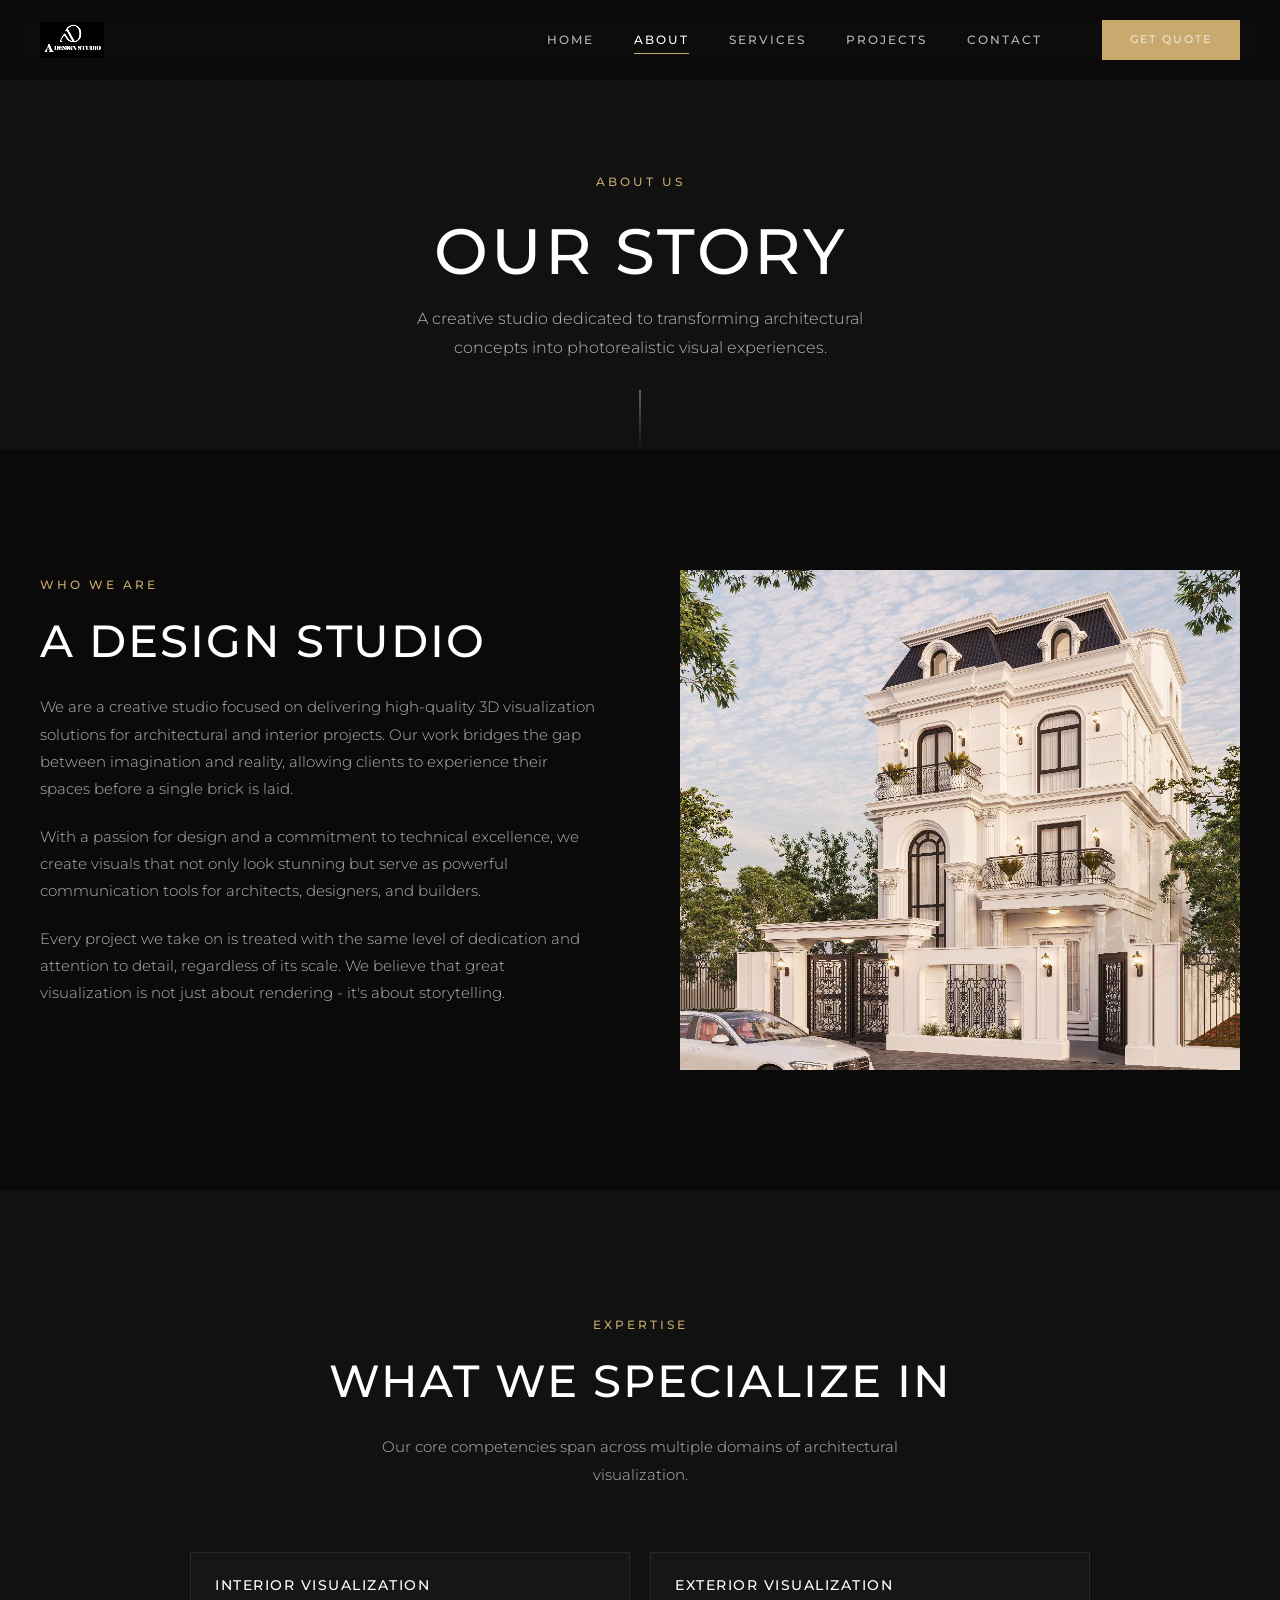
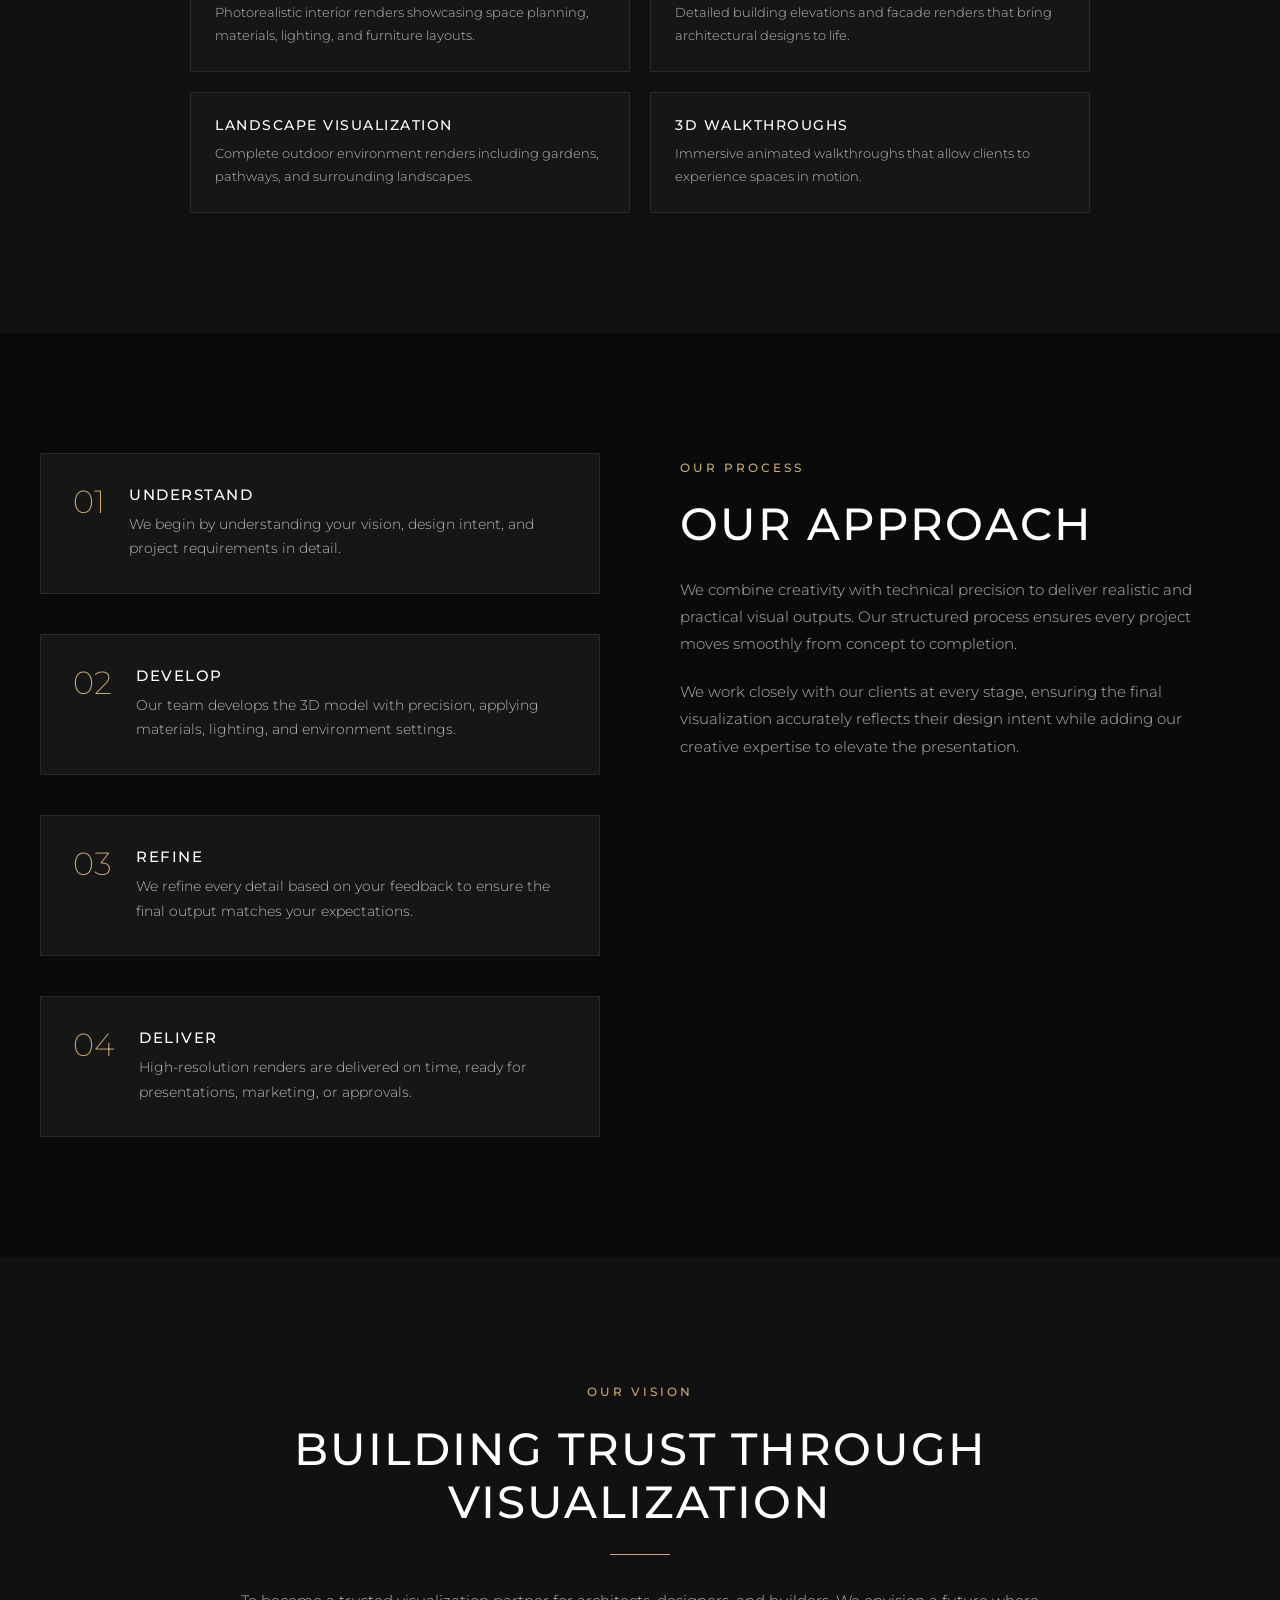
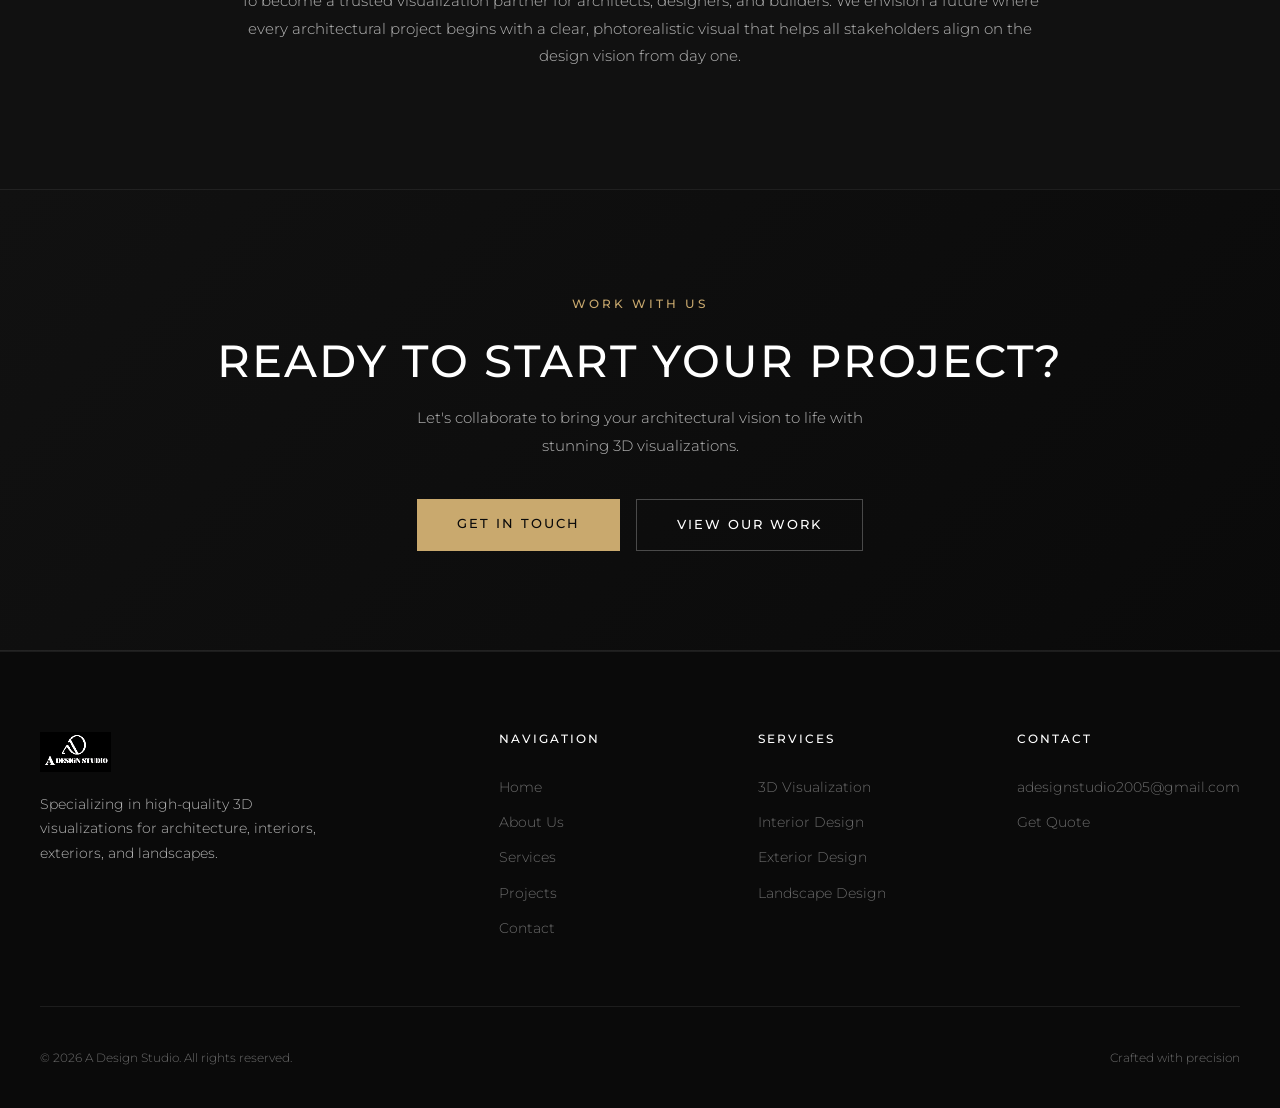
==== about.html @ 7d94bca8 "Add initial HTML structure and styles for the website, including About, Contact, Projects, Services " ====
<!DOCTYPE html>
<html lang="en">
<head>
  <meta charset="UTF-8">
  <meta name="viewport" content="width=device-width, initial-scale=1.0">
  <title>About Us | A Design Studio</title>
  <meta name="description" content="Learn about A Design Studio - a creative studio focused on delivering high-quality 3D visualization solutions.">
  <link rel="preconnect" href="https://fonts.googleapis.com">
  <link rel="preconnect" href="https://fonts.gstatic.com" crossorigin>
  <link href="https://fonts.googleapis.com/css2?family=Montserrat:wght@200;300;400;500;600&display=swap" rel="stylesheet">
  <link rel="stylesheet" href="assets/css/style.css">
  <link rel="icon" href="assets/images/logo.jpg">
</head>
<body>

  <!-- Header -->
  <header class="header">
    <a href="index.html" class="header-logo">
      <img src="assets/images/logo.jpg" alt="A Design Studio">
    </a>
    <nav class="nav-links">
      <a href="index.html">Home</a>
      <a href="about.html" class="active">About</a>
      <a href="services.html">Services</a>
      <a href="projects.html">Projects</a>
      <a href="contact.html">Contact</a>
      <div class="nav-cta">
        <a href="contact.html" class="btn btn-primary">Get Quote</a>
      </div>
    </nav>
    <div class="hamburger">
      <span></span>
      <span></span>
      <span></span>
    </div>
  </header>

  <!-- Mobile Menu -->
  <div class="mobile-menu">
    <a href="index.html">Home</a>
    <a href="about.html" class="active">About</a>
    <a href="services.html">Services</a>
    <a href="projects.html">Projects</a>
    <a href="contact.html">Contact</a>
    <a href="contact.html" class="btn btn-primary" style="margin-top: 20px;">Get Quote</a>
  </div>

  <!-- Page Hero -->
  <section class="page-hero">
    <div class="container" style="text-align: center;">
      <span class="section-label">About Us</span>
      <h1>Our Story</h1>
      <p>A creative studio dedicated to transforming architectural concepts into photorealistic visual experiences.</p>
    </div>
  </section>

  <!-- About Content -->
  <section class="section">
    <div class="container">
      <div class="about-content">
        <div class="about-text fade-in-left">
          <span class="section-label">Who We Are</span>
          <h2>A Design Studio</h2>
          <p>We are a creative studio focused on delivering high-quality 3D visualization solutions for architectural and interior projects. Our work bridges the gap between imagination and reality, allowing clients to experience their spaces before a single brick is laid.</p>
          <p>With a passion for design and a commitment to technical excellence, we create visuals that not only look stunning but serve as powerful communication tools for architects, designers, and builders.</p>
          <p>Every project we take on is treated with the same level of dedication and attention to detail, regardless of its scale. We believe that great visualization is not just about rendering - it's about storytelling.</p>
        </div>
        <div class="intro-image fade-in-right">
          <img src="assets/images/IMG_20260413_152232_942.jpg" alt="A Design Studio Work">
        </div>
      </div>
    </div>
  </section>

  <!-- Our Expertise -->
  <section class="section section-alt">
    <div class="container">
      <div class="section-header center fade-in">
        <span class="section-label">Expertise</span>
        <h2 class="section-title">What We Specialize In</h2>
        <p class="section-desc">Our core competencies span across multiple domains of architectural visualization.</p>
      </div>
      <div class="expertise-list" style="max-width: 900px; margin: 0 auto;">
        <div class="expertise-item fade-in delay-1">
          <h3>Interior Visualization</h3>
          <p>Photorealistic interior renders showcasing space planning, materials, lighting, and furniture layouts.</p>
        </div>
        <div class="expertise-item fade-in delay-2">
          <h3>Exterior Visualization</h3>
          <p>Detailed building elevations and facade renders that bring architectural designs to life.</p>
        </div>
        <div class="expertise-item fade-in delay-3">
          <h3>Landscape Visualization</h3>
          <p>Complete outdoor environment renders including gardens, pathways, and surrounding landscapes.</p>
        </div>
        <div class="expertise-item fade-in delay-4">
          <h3>3D Walkthroughs</h3>
          <p>Immersive animated walkthroughs that allow clients to experience spaces in motion.</p>
        </div>
      </div>
    </div>
  </section>

  <!-- Our Approach -->
  <section class="section">
    <div class="container">
      <div class="about-content">
        <div class="fade-in-left">
          <div class="features-grid" style="grid-template-columns: 1fr;">
            <div class="feature-item">
              <span class="feature-num">01</span>
              <div class="feature-content">
                <h3>Understand</h3>
                <p>We begin by understanding your vision, design intent, and project requirements in detail.</p>
              </div>
            </div>
            <div class="feature-item">
              <span class="feature-num">02</span>
              <div class="feature-content">
                <h3>Develop</h3>
                <p>Our team develops the 3D model with precision, applying materials, lighting, and environment settings.</p>
              </div>
            </div>
            <div class="feature-item">
              <span class="feature-num">03</span>
              <div class="feature-content">
                <h3>Refine</h3>
                <p>We refine every detail based on your feedback to ensure the final output matches your expectations.</p>
              </div>
            </div>
            <div class="feature-item">
              <span class="feature-num">04</span>
              <div class="feature-content">
                <h3>Deliver</h3>
                <p>High-resolution renders are delivered on time, ready for presentations, marketing, or approvals.</p>
              </div>
            </div>
          </div>
        </div>
        <div class="about-text fade-in-right">
          <span class="section-label">Our Process</span>
          <h2>Our Approach</h2>
          <p>We combine creativity with technical precision to deliver realistic and practical visual outputs. Our structured process ensures every project moves smoothly from concept to completion.</p>
          <p>We work closely with our clients at every stage, ensuring the final visualization accurately reflects their design intent while adding our creative expertise to elevate the presentation.</p>
        </div>
      </div>
    </div>
  </section>

  <!-- Vision -->
  <section class="section section-alt">
    <div class="container">
      <div class="vision-section fade-in">
        <span class="section-label">Our Vision</span>
        <h2>Building Trust Through Visualization</h2>
        <div class="divider"></div>
        <p>To become a trusted visualization partner for architects, designers, and builders. We envision a future where every architectural project begins with a clear, photorealistic visual that helps all stakeholders align on the design vision from day one.</p>
      </div>
    </div>
  </section>

  <!-- CTA -->
  <section class="cta-banner">
    <div class="container fade-in">
      <span class="section-label">Work With Us</span>
      <h2>Ready to Start Your Project?</h2>
      <p>Let's collaborate to bring your architectural vision to life with stunning 3D visualizations.</p>
      <div class="btn-group" style="justify-content: center;">
        <a href="contact.html" class="btn btn-primary">Get In Touch</a>
        <a href="projects.html" class="btn btn-outline">View Our Work</a>
      </div>
    </div>
  </section>

  <!-- Footer -->
  <footer class="footer">
    <div class="container">
      <div class="footer-grid">
        <div class="footer-brand">
          <img src="assets/images/logo.jpg" alt="A Design Studio">
          <p>Specializing in high-quality 3D visualizations for architecture, interiors, exteriors, and landscapes.</p>
        </div>
        <div class="footer-col">
          <h4>Navigation</h4>
          <a href="index.html">Home</a>
          <a href="about.html">About Us</a>
          <a href="services.html">Services</a>
          <a href="projects.html">Projects</a>
          <a href="contact.html">Contact</a>
        </div>
        <div class="footer-col">
          <h4>Services</h4>
          <a href="services.html">3D Visualization</a>
          <a href="services.html">Interior Design</a>
          <a href="services.html">Exterior Design</a>
          <a href="services.html">Landscape Design</a>
        </div>
        <div class="footer-col">
          <h4>Contact</h4>
          <a href="mailto:adesignstudio2005@gmail.com">adesignstudio2005@gmail.com</a>
          <a href="contact.html">Get Quote</a>
        </div>
      </div>
      <div class="footer-bottom">
        <p>&copy; 2026 A Design Studio. All rights reserved.</p>
        <p>Crafted with precision</p>
      </div>
    </div>
  </footer>

  <script src="assets/js/main.js"></script>
</body>
</html>
---- assets/css/style.css ----
/* ========================================
   A DESIGN STUDIO - Main Stylesheet
   Dark, Minimal, Luxury Aesthetic
   ======================================== */

/* --- Reset & Base --- */
*, *::before, *::after {
  margin: 0;
  padding: 0;
  box-sizing: border-box;
}

:root {
  --bg-primary: #0a0a0a;
  --bg-secondary: #111111;
  --bg-card: #161616;
  --text-primary: #ffffff;
  --text-secondary: rgba(255, 255, 255, 0.7);
  --text-muted: rgba(255, 255, 255, 0.4);
  --accent: #c9a96e;
  --accent-hover: #dbbe85;
  --border: rgba(255, 255, 255, 0.08);
  --font: 'Montserrat', Arial, sans-serif;
  --transition: 0.3s ease;
  --header-height: 80px;
}

html {
  scroll-behavior: smooth;
  font-size: 16px;
}

body {
  font-family: var(--font);
  background: var(--bg-primary);
  color: var(--text-primary);
  line-height: 1.7;
  overflow-x: hidden;
  -webkit-font-smoothing: antialiased;
}

a {
  text-decoration: none;
  color: inherit;
  transition: color var(--transition);
}

ul, ol {
  list-style: none;
}

img {
  max-width: 100%;
  display: block;
}

.container {
  max-width: 1280px;
  margin: 0 auto;
  padding: 0 40px;
}

/* --- Typography --- */
h1, h2, h3, h4, h5 {
  font-weight: 500;
  line-height: 1.2;
  letter-spacing: 1px;
}

h1 {
  font-size: clamp(2.2rem, 5vw, 4rem);
  text-transform: uppercase;
  letter-spacing: 3px;
}

h2 {
  font-size: clamp(1.8rem, 3.5vw, 2.8rem);
  text-transform: uppercase;
  letter-spacing: 2px;
}

h3 {
  font-size: clamp(1.1rem, 2vw, 1.4rem);
  text-transform: uppercase;
  letter-spacing: 1.5px;
}

p {
  color: var(--text-secondary);
  font-weight: 300;
  font-size: 0.95rem;
  line-height: 1.8;
}

.section-label {
  font-size: 0.75rem;
  text-transform: uppercase;
  letter-spacing: 3px;
  color: var(--accent);
  font-weight: 500;
  margin-bottom: 20px;
  display: inline-block;
}

.section-title {
  margin-bottom: 24px;
}

.section-desc {
  max-width: 600px;
}

/* --- Buttons --- */
.btn {
  display: inline-block;
  padding: 14px 40px;
  font-family: var(--font);
  font-size: 0.8rem;
  font-weight: 500;
  text-transform: uppercase;
  letter-spacing: 2px;
  border: none;
  cursor: pointer;
  transition: all var(--transition);
}

.btn-primary {
  background: var(--accent);
  color: var(--bg-primary);
}

.btn-primary:hover {
  background: var(--accent-hover);
}

.btn-outline {
  background: transparent;
  color: var(--text-primary);
  border: 1px solid rgba(255, 255, 255, 0.25);
}

.btn-outline:hover {
  border-color: var(--accent);
  color: var(--accent);
}

.btn-group {
  display: flex;
  gap: 16px;
  flex-wrap: wrap;
}

/* --- Header / Navigation --- */
.header {
  position: fixed;
  top: 0;
  left: 0;
  width: 100%;
  z-index: 1000;
  padding: 0 40px;
  height: var(--header-height);
  display: flex;
  align-items: center;
  justify-content: space-between;
  background: rgba(10, 10, 10, 0.7);
  backdrop-filter: blur(10px);
  transition: background var(--transition), box-shadow var(--transition);
}

.header.scrolled {
  background: rgba(10, 10, 10, 0.95);
  backdrop-filter: blur(20px);
  box-shadow: 0 1px 0 var(--border);
}

.header-logo img {
  height: 36px;
  filter: invert(1) brightness(2);
  transition: opacity var(--transition);
}

.header-logo:hover img {
  opacity: 0.8;
}

.nav-links {
  display: flex;
  align-items: center;
  gap: 40px;
}

.nav-links a {
  font-size: 0.75rem;
  text-transform: uppercase;
  letter-spacing: 2px;
  font-weight: 500;
  color: var(--text-secondary);
  position: relative;
  padding: 4px 0;
}

.nav-links a::after {
  content: '';
  position: absolute;
  bottom: 0;
  left: 0;
  width: 0;
  height: 1px;
  background: var(--accent);
  transition: width var(--transition);
}

.nav-links a:hover,
.nav-links a.active {
  color: var(--text-primary);
}

.nav-links a:hover::after,
.nav-links a.active::after {
  width: 100%;
}

.nav-cta {
  margin-left: 20px;
}

.nav-cta .btn {
  padding: 10px 28px;
  font-size: 0.7rem;
}

/* Hamburger */
.hamburger {
  display: none;
  flex-direction: column;
  justify-content: center;
  align-items: center;
  width: 32px;
  height: 32px;
  cursor: pointer;
  gap: 6px;
  z-index: 1001;
}

.hamburger span {
  display: block;
  width: 24px;
  height: 1.5px;
  background: var(--text-primary);
  transition: all var(--transition);
  transform-origin: center;
}

.hamburger.active span:nth-child(1) {
  transform: rotate(45deg) translate(5px, 5px);
}

.hamburger.active span:nth-child(2) {
  opacity: 0;
}

.hamburger.active span:nth-child(3) {
  transform: rotate(-45deg) translate(5px, -5px);
}

/* Mobile menu */
.mobile-menu {
  display: none;
  position: fixed;
  top: 0;
  left: 0;
  width: 100%;
  height: 100vh;
  background: rgba(10, 10, 10, 0.98);
  backdrop-filter: blur(20px);
  z-index: 999;
  flex-direction: column;
  align-items: center;
  justify-content: center;
  gap: 36px;
  opacity: 0;
  pointer-events: none;
  transition: opacity 0.4s ease;
}

.mobile-menu.open {
  opacity: 1;
  pointer-events: all;
}

.mobile-menu a {
  font-size: 1.4rem;
  text-transform: uppercase;
  letter-spacing: 4px;
  font-weight: 400;
  color: var(--text-secondary);
  transition: color var(--transition);
}

.mobile-menu a:hover,
.mobile-menu a.active {
  color: var(--accent);
}

/* --- Hero Section --- */
.hero {
  position: relative;
  height: 100vh;
  min-height: 600px;
  display: flex;
  align-items: center;
  justify-content: flex-start;
  padding-top: var(--header-height);
  overflow: hidden;
}

.hero-bg {
  position: absolute;
  inset: 0;
  z-index: 0;
}

.hero-bg img {
  width: 100%;
  height: 100%;
  object-fit: cover;
  object-position: center;
}

.hero-bg::after {
  content: '';
  position: absolute;
  inset: 0;
  background: linear-gradient(
    to right,
    rgba(0, 0, 0, 0.85) 0%,
    rgba(0, 0, 0, 0.6) 50%,
    rgba(0, 0, 0, 0.3) 100%
  );
}

.hero-content {
  position: relative;
  z-index: 1;
  max-width: 700px;
  padding: 0 40px;
}

.hero-label {
  font-size: 0.72rem;
  text-transform: uppercase;
  letter-spacing: 4px;
  color: var(--accent);
  font-weight: 500;
  margin-bottom: 16px;
  display: block;
}

.hero h1 {
  margin-bottom: 20px;
  font-weight: 400;
  font-size: clamp(1.8rem, 4vw, 3.2rem);
}

.hero p {
  font-size: 0.95rem;
  max-width: 520px;
  margin-bottom: 32px;
  color: rgba(255, 255, 255, 0.65);
}

.hero .btn-group {
  margin-top: 8px;
}

/* Hero scroll indicator */
.scroll-indicator {
  position: absolute;
  bottom: 40px;
  left: 50%;
  transform: translateX(-50%);
  z-index: 1;
  display: flex;
  flex-direction: column;
  align-items: center;
  gap: 8px;
  opacity: 0.5;
  animation: pulse 2s ease-in-out infinite;
}

.scroll-indicator span {
  font-size: 0.65rem;
  text-transform: uppercase;
  letter-spacing: 3px;
}

.scroll-indicator .line {
  width: 1px;
  height: 40px;
  background: linear-gradient(to bottom, var(--text-primary), transparent);
}

@keyframes pulse {
  0%, 100% { opacity: 0.5; }
  50% { opacity: 1; }
}

/* --- Sections --- */
.section {
  padding: 120px 0;
}

.section-alt {
  background: var(--bg-secondary);
}

.section-header {
  margin-bottom: 64px;
}

.section-header.center {
  text-align: center;
}

.section-header.center .section-desc {
  margin: 0 auto;
}

/* --- Studio Intro (Home) --- */
.intro-grid {
  display: grid;
  grid-template-columns: 1fr 1fr;
  gap: 80px;
  align-items: center;
}

.intro-image {
  position: relative;
  overflow: hidden;
}

.intro-image img {
  width: 100%;
  height: 500px;
  object-fit: cover;
  transition: transform 0.6s ease;
}

.intro-image:hover img {
  transform: scale(1.03);
}

.intro-image::before {
  content: '';
  position: absolute;
  top: -20px;
  left: -20px;
  width: 100px;
  height: 100px;
  border-top: 1px solid var(--accent);
  border-left: 1px solid var(--accent);
  z-index: 1;
  opacity: 0.4;
}

.intro-text h2 {
  margin-bottom: 24px;
}

.intro-text p {
  margin-bottom: 16px;
}

.intro-text .btn {
  margin-top: 24px;
}

/* Stats */
.stats-row {
  display: grid;
  grid-template-columns: repeat(4, 1fr);
  gap: 32px;
  margin-top: 80px;
  padding-top: 80px;
  border-top: 1px solid var(--border);
}

.stat-item {
  text-align: center;
}

.stat-number {
  font-size: 2.5rem;
  font-weight: 300;
  color: var(--accent);
  line-height: 1;
  margin-bottom: 12px;
}

.stat-label {
  font-size: 0.7rem;
  text-transform: uppercase;
  letter-spacing: 2px;
  color: var(--text-muted);
}

/* --- Services Snapshot (Home) --- */
.services-grid {
  display: grid;
  grid-template-columns: repeat(4, 1fr);
  gap: 24px;
}

.service-card {
  background: var(--bg-card);
  padding: 48px 32px;
  border: 1px solid var(--border);
  transition: all var(--transition);
  position: relative;
  overflow: hidden;
}

.service-card::before {
  content: '';
  position: absolute;
  top: 0;
  left: 0;
  width: 100%;
  height: 2px;
  background: var(--accent);
  transform: scaleX(0);
  transform-origin: left;
  transition: transform var(--transition);
}

.service-card:hover {
  border-color: rgba(255, 255, 255, 0.15);
  transform: translateY(-4px);
}

.service-card:hover::before {
  transform: scaleX(1);
}

.service-icon {
  font-size: 2rem;
  margin-bottom: 24px;
  display: block;
}

.service-card h3 {
  margin-bottom: 16px;
  font-size: 1rem;
}

.service-card p {
  font-size: 0.85rem;
  line-height: 1.7;
}

/* --- Featured Projects (Home) --- */
.projects-showcase {
  display: grid;
  grid-template-columns: repeat(3, 1fr);
  gap: 24px;
}

.project-card {
  position: relative;
  overflow: hidden;
  cursor: pointer;
  aspect-ratio: 3/4;
}

.project-card img {
  width: 100%;
  height: 100%;
  object-fit: cover;
  transition: transform 0.6s ease;
}

.project-card:hover img {
  transform: scale(1.05);
}

.project-overlay {
  position: absolute;
  inset: 0;
  background: linear-gradient(to top, rgba(0, 0, 0, 0.8) 0%, transparent 60%);
  display: flex;
  flex-direction: column;
  justify-content: flex-end;
  padding: 32px;
  transition: background var(--transition);
}

.project-card:hover .project-overlay {
  background: linear-gradient(to top, rgba(0, 0, 0, 0.9) 0%, rgba(0, 0, 0, 0.2) 60%);
}

.project-category {
  font-size: 0.65rem;
  text-transform: uppercase;
  letter-spacing: 2px;
  color: var(--accent);
  margin-bottom: 8px;
}

.project-title {
  font-size: 1.1rem;
  text-transform: uppercase;
  letter-spacing: 1px;
  font-weight: 500;
}

/* --- Why Choose Us --- */
.features-grid {
  display: grid;
  grid-template-columns: repeat(2, 1fr);
  gap: 40px;
}

.feature-item {
  display: flex;
  gap: 24px;
  padding: 32px;
  background: var(--bg-card);
  border: 1px solid var(--border);
  transition: border-color var(--transition);
}

.feature-item:hover {
  border-color: rgba(255, 255, 255, 0.15);
}

.feature-num {
  font-size: 2rem;
  font-weight: 200;
  color: var(--accent);
  line-height: 1;
  flex-shrink: 0;
}

.feature-content h3 {
  margin-bottom: 8px;
  font-size: 0.95rem;
}

.feature-content p {
  font-size: 0.85rem;
}

/* --- CTA Banner --- */
.cta-banner {
  padding: 100px 0;
  text-align: center;
  position: relative;
  overflow: hidden;
}

.cta-banner::before {
  content: '';
  position: absolute;
  inset: 0;
  background: linear-gradient(135deg, var(--bg-secondary), var(--bg-primary));
  border-top: 1px solid var(--border);
  border-bottom: 1px solid var(--border);
}

.cta-banner .container {
  position: relative;
  z-index: 1;
}

.cta-banner h2 {
  margin-bottom: 16px;
}

.cta-banner p {
  margin-bottom: 40px;
  max-width: 500px;
  margin-left: auto;
  margin-right: auto;
}

/* --- About Page --- */
.page-hero {
  height: 50vh;
  min-height: 400px;
  display: flex;
  align-items: center;
  justify-content: center;
  text-align: center;
  position: relative;
  background: var(--bg-secondary);
  padding-top: var(--header-height);
}

.page-hero::after {
  content: '';
  position: absolute;
  bottom: 0;
  left: 50%;
  transform: translateX(-50%);
  width: 1px;
  height: 60px;
  background: linear-gradient(to bottom, var(--accent), transparent);
}

.page-hero h1 {
  margin-bottom: 16px;
}

.page-hero p {
  font-size: 1rem;
  max-width: 500px;
}

.about-content {
  display: grid;
  grid-template-columns: 1fr 1fr;
  gap: 80px;
  align-items: start;
}

.about-text h2 {
  margin-bottom: 24px;
}

.about-text p {
  margin-bottom: 20px;
}

.expertise-list {
  display: grid;
  grid-template-columns: 1fr 1fr;
  gap: 20px;
  margin-top: 32px;
}

.expertise-item {
  padding: 24px;
  background: var(--bg-card);
  border: 1px solid var(--border);
}

.expertise-item h3 {
  font-size: 0.85rem;
  margin-bottom: 8px;
}

.expertise-item p {
  font-size: 0.8rem;
}

.vision-section {
  text-align: center;
  max-width: 800px;
  margin: 0 auto;
}

.vision-section h2 {
  margin-bottom: 24px;
}

.vision-section .divider {
  width: 60px;
  height: 1px;
  background: var(--accent);
  margin: 0 auto 32px;
}

/* --- Services Page --- */
.service-detail {
  display: grid;
  grid-template-columns: 1fr 1fr;
  gap: 80px;
  align-items: center;
  padding: 80px 0;
  border-bottom: 1px solid var(--border);
}

.service-detail:last-child {
  border-bottom: none;
}

.service-detail.reverse {
  direction: rtl;
}

.service-detail.reverse > * {
  direction: ltr;
}

.service-detail-img {
  overflow: hidden;
}

.service-detail-img img {
  width: 100%;
  height: 400px;
  object-fit: cover;
  transition: transform 0.6s ease;
}

.service-detail-img:hover img {
  transform: scale(1.03);
}

.service-detail-text .section-label {
  margin-bottom: 16px;
}

.service-detail-text h2 {
  font-size: clamp(1.4rem, 2.5vw, 2rem);
  margin-bottom: 20px;
}

.service-detail-text p {
  margin-bottom: 16px;
}

.service-features {
  margin-top: 24px;
}

.service-features li {
  padding: 8px 0;
  color: var(--text-secondary);
  font-size: 0.9rem;
  font-weight: 300;
  display: flex;
  align-items: center;
  gap: 12px;
}

.service-features li::before {
  content: '';
  width: 20px;
  height: 1px;
  background: var(--accent);
  flex-shrink: 0;
}

/* --- Projects / Portfolio Page --- */
.filter-bar {
  display: flex;
  justify-content: center;
  gap: 8px;
  margin-bottom: 48px;
  flex-wrap: wrap;
}

.filter-btn {
  padding: 10px 28px;
  font-family: var(--font);
  font-size: 0.7rem;
  text-transform: uppercase;
  letter-spacing: 2px;
  font-weight: 500;
  background: transparent;
  color: var(--text-muted);
  border: 1px solid var(--border);
  cursor: pointer;
  transition: all var(--transition);
}

.filter-btn:hover,
.filter-btn.active {
  color: var(--text-primary);
  border-color: var(--accent);
  background: rgba(201, 169, 110, 0.08);
}

.portfolio-grid {
  display: grid;
  grid-template-columns: repeat(3, 1fr);
  gap: 20px;
}

.portfolio-item {
  position: relative;
  overflow: hidden;
  cursor: pointer;
  aspect-ratio: 4/5;
  transition: opacity 0.3s ease, transform 0.3s ease;
}

.portfolio-item img {
  width: 100%;
  height: 100%;
  object-fit: cover;
  transition: transform 0.6s ease;
}

.portfolio-item:hover img {
  transform: scale(1.05);
}

.portfolio-info {
  position: absolute;
  inset: 0;
  background: linear-gradient(to top, rgba(0, 0, 0, 0.85) 0%, transparent 50%);
  display: flex;
  flex-direction: column;
  justify-content: flex-end;
  padding: 28px;
  opacity: 0;
  transition: opacity var(--transition);
}

.portfolio-item:hover .portfolio-info {
  opacity: 1;
}

.portfolio-info .project-category {
  margin-bottom: 6px;
}

.portfolio-info .project-title {
  font-size: 1rem;
}

/* Lightbox */
.lightbox {
  position: fixed;
  inset: 0;
  z-index: 2000;
  background: rgba(0, 0, 0, 0.95);
  display: flex;
  align-items: center;
  justify-content: center;
  opacity: 0;
  pointer-events: none;
  transition: opacity 0.4s ease;
}

.lightbox.active {
  opacity: 1;
  pointer-events: all;
}

.lightbox img {
  max-width: 90%;
  max-height: 90vh;
  object-fit: contain;
}

.lightbox-close {
  position: absolute;
  top: 24px;
  right: 32px;
  font-size: 1.5rem;
  color: var(--text-primary);
  cursor: pointer;
  background: none;
  border: none;
  font-family: var(--font);
  font-weight: 300;
  width: 48px;
  height: 48px;
  display: flex;
  align-items: center;
  justify-content: center;
  transition: opacity var(--transition);
}

.lightbox-close:hover {
  opacity: 0.6;
}

/* --- Contact Page --- */
.contact-grid {
  display: grid;
  grid-template-columns: 1fr 1fr;
  gap: 80px;
}

.contact-info-item {
  margin-bottom: 40px;
}

.contact-info-item h3 {
  font-size: 0.85rem;
  margin-bottom: 12px;
  color: var(--accent);
}

.contact-info-item p {
  font-size: 0.95rem;
}

.contact-info-item a {
  color: var(--text-secondary);
  transition: color var(--transition);
}

.contact-info-item a:hover {
  color: var(--accent);
}

.social-links {
  display: flex;
  gap: 16px;
  margin-top: 32px;
}

.social-links a {
  width: 44px;
  height: 44px;
  border: 1px solid var(--border);
  display: flex;
  align-items: center;
  justify-content: center;
  font-size: 0.85rem;
  transition: all var(--transition);
}

.social-links a:hover {
  border-color: var(--accent);
  color: var(--accent);
}

/* Contact Form */
.contact-form {
  display: flex;
  flex-direction: column;
  gap: 24px;
}

.form-group {
  position: relative;
}

.form-group label {
  display: block;
  font-size: 0.7rem;
  text-transform: uppercase;
  letter-spacing: 2px;
  color: var(--text-muted);
  margin-bottom: 10px;
  font-weight: 500;
}

.form-group input,
.form-group textarea {
  width: 100%;
  padding: 14px 0;
  font-family: var(--font);
  font-size: 0.95rem;
  font-weight: 300;
  color: var(--text-primary);
  background: transparent;
  border: none;
  border-bottom: 1px solid var(--border);
  outline: none;
  transition: border-color var(--transition);
}

.form-group input:focus,
.form-group textarea:focus {
  border-bottom-color: var(--accent);
}

.form-group textarea {
  resize: vertical;
  min-height: 100px;
}

.form-group input::placeholder,
.form-group textarea::placeholder {
  color: var(--text-muted);
}

.contact-form .btn {
  align-self: flex-start;
  margin-top: 8px;
}

/* WhatsApp Button */
.whatsapp-btn {
  display: inline-flex;
  align-items: center;
  gap: 12px;
  padding: 14px 32px;
  background: #25d366;
  color: #fff;
  font-family: var(--font);
  font-size: 0.8rem;
  font-weight: 500;
  text-transform: uppercase;
  letter-spacing: 2px;
  transition: background var(--transition);
  border: none;
  cursor: pointer;
}

.whatsapp-btn:hover {
  background: #1fb855;
  color: #fff;
}

/* --- Footer --- */
.footer {
  padding: 80px 0 40px;
  border-top: 1px solid var(--border);
}

.footer-grid {
  display: grid;
  grid-template-columns: 2fr 1fr 1fr 1fr;
  gap: 60px;
  margin-bottom: 60px;
}

.footer-brand img {
  height: 40px;
  filter: invert(1) brightness(2);
  margin-bottom: 20px;
}

.footer-brand p {
  font-size: 0.85rem;
  max-width: 300px;
}

.footer-col h4 {
  font-size: 0.75rem;
  text-transform: uppercase;
  letter-spacing: 2px;
  margin-bottom: 24px;
  color: var(--text-primary);
}

.footer-col a {
  display: block;
  font-size: 0.85rem;
  color: var(--text-muted);
  padding: 6px 0;
  font-weight: 300;
  transition: color var(--transition);
}

.footer-col a:hover {
  color: var(--accent);
}

.footer-bottom {
  padding-top: 40px;
  border-top: 1px solid var(--border);
  display: flex;
  justify-content: space-between;
  align-items: center;
}

.footer-bottom p {
  font-size: 0.75rem;
  color: var(--text-muted);
}

/* --- Animations --- */
.fade-in {
  opacity: 0;
  transform: translateY(30px);
  transition: opacity 0.7s ease, transform 0.7s ease;
}

.fade-in.visible {
  opacity: 1;
  transform: translateY(0);
}

.fade-in-left {
  opacity: 0;
  transform: translateX(-30px);
  transition: opacity 0.7s ease, transform 0.7s ease;
}

.fade-in-left.visible {
  opacity: 1;
  transform: translateX(0);
}

.fade-in-right {
  opacity: 0;
  transform: translateX(30px);
  transition: opacity 0.7s ease, transform 0.7s ease;
}

.fade-in-right.visible {
  opacity: 1;
  transform: translateX(0);
}

.delay-1 { transition-delay: 0.1s; }
.delay-2 { transition-delay: 0.2s; }
.delay-3 { transition-delay: 0.3s; }
.delay-4 { transition-delay: 0.4s; }

/* --- Responsive --- */
@media (max-width: 1024px) {
  .container {
    padding: 0 32px;
  }

  .header {
    padding: 0 32px;
  }

  .services-grid {
    grid-template-columns: repeat(2, 1fr);
  }

  .footer-grid {
    grid-template-columns: 1fr 1fr;
    gap: 40px;
  }

  .stats-row {
    grid-template-columns: repeat(2, 1fr);
    gap: 40px;
  }

  .features-grid {
    grid-template-columns: 1fr;
  }
}

@media (max-width: 768px) {
  :root {
    --header-height: 70px;
  }

  .container {
    padding: 0 20px;
  }

  .header {
    padding: 0 20px;
  }

  .section {
    padding: 80px 0;
  }

  .nav-links {
    display: none;
  }

  .hamburger {
    display: flex;
  }

  .mobile-menu {
    display: flex;
  }

  .hero {
    min-height: 100vh;
  }

  .hero-content {
    padding: 0 20px;
  }

  .hero-bg::after {
    background: linear-gradient(
      to top,
      rgba(0, 0, 0, 0.9) 0%,
      rgba(0, 0, 0, 0.6) 50%,
      rgba(0, 0, 0, 0.4) 100%
    );
  }

  .hero .btn-group {
    flex-direction: column;
  }

  .hero .btn {
    text-align: center;
  }

  .scroll-indicator {
    display: none;
  }

  .intro-grid,
  .about-content,
  .contact-grid,
  .service-detail,
  .service-detail.reverse {
    grid-template-columns: 1fr;
    gap: 40px;
    direction: ltr;
  }

  .service-detail.reverse > * {
    direction: ltr;
  }

  .projects-showcase,
  .portfolio-grid {
    grid-template-columns: 1fr 1fr;
    gap: 12px;
  }

  .services-grid {
    grid-template-columns: 1fr;
  }

  .service-card {
    padding: 32px 24px;
  }

  .expertise-list {
    grid-template-columns: 1fr;
  }

  .intro-image img {
    height: 350px;
  }

  .footer-grid {
    grid-template-columns: 1fr;
    gap: 32px;
  }

  .footer-bottom {
    flex-direction: column;
    gap: 16px;
    text-align: center;
  }

  .page-hero {
    height: 40vh;
    min-height: 300px;
  }

  .portfolio-info {
    opacity: 1;
  }

  .filter-bar {
    gap: 6px;
  }

  .filter-btn {
    padding: 8px 16px;
    font-size: 0.65rem;
  }
}

@media (max-width: 480px) {
  h1 {
    font-size: 1.8rem;
    letter-spacing: 2px;
  }

  h2 {
    font-size: 1.4rem;
  }

  .projects-showcase,
  .portfolio-grid {
    grid-template-columns: 1fr;
  }

  .stats-row {
    grid-template-columns: 1fr 1fr;
  }

  .btn {
    padding: 12px 28px;
    font-size: 0.75rem;
  }
}
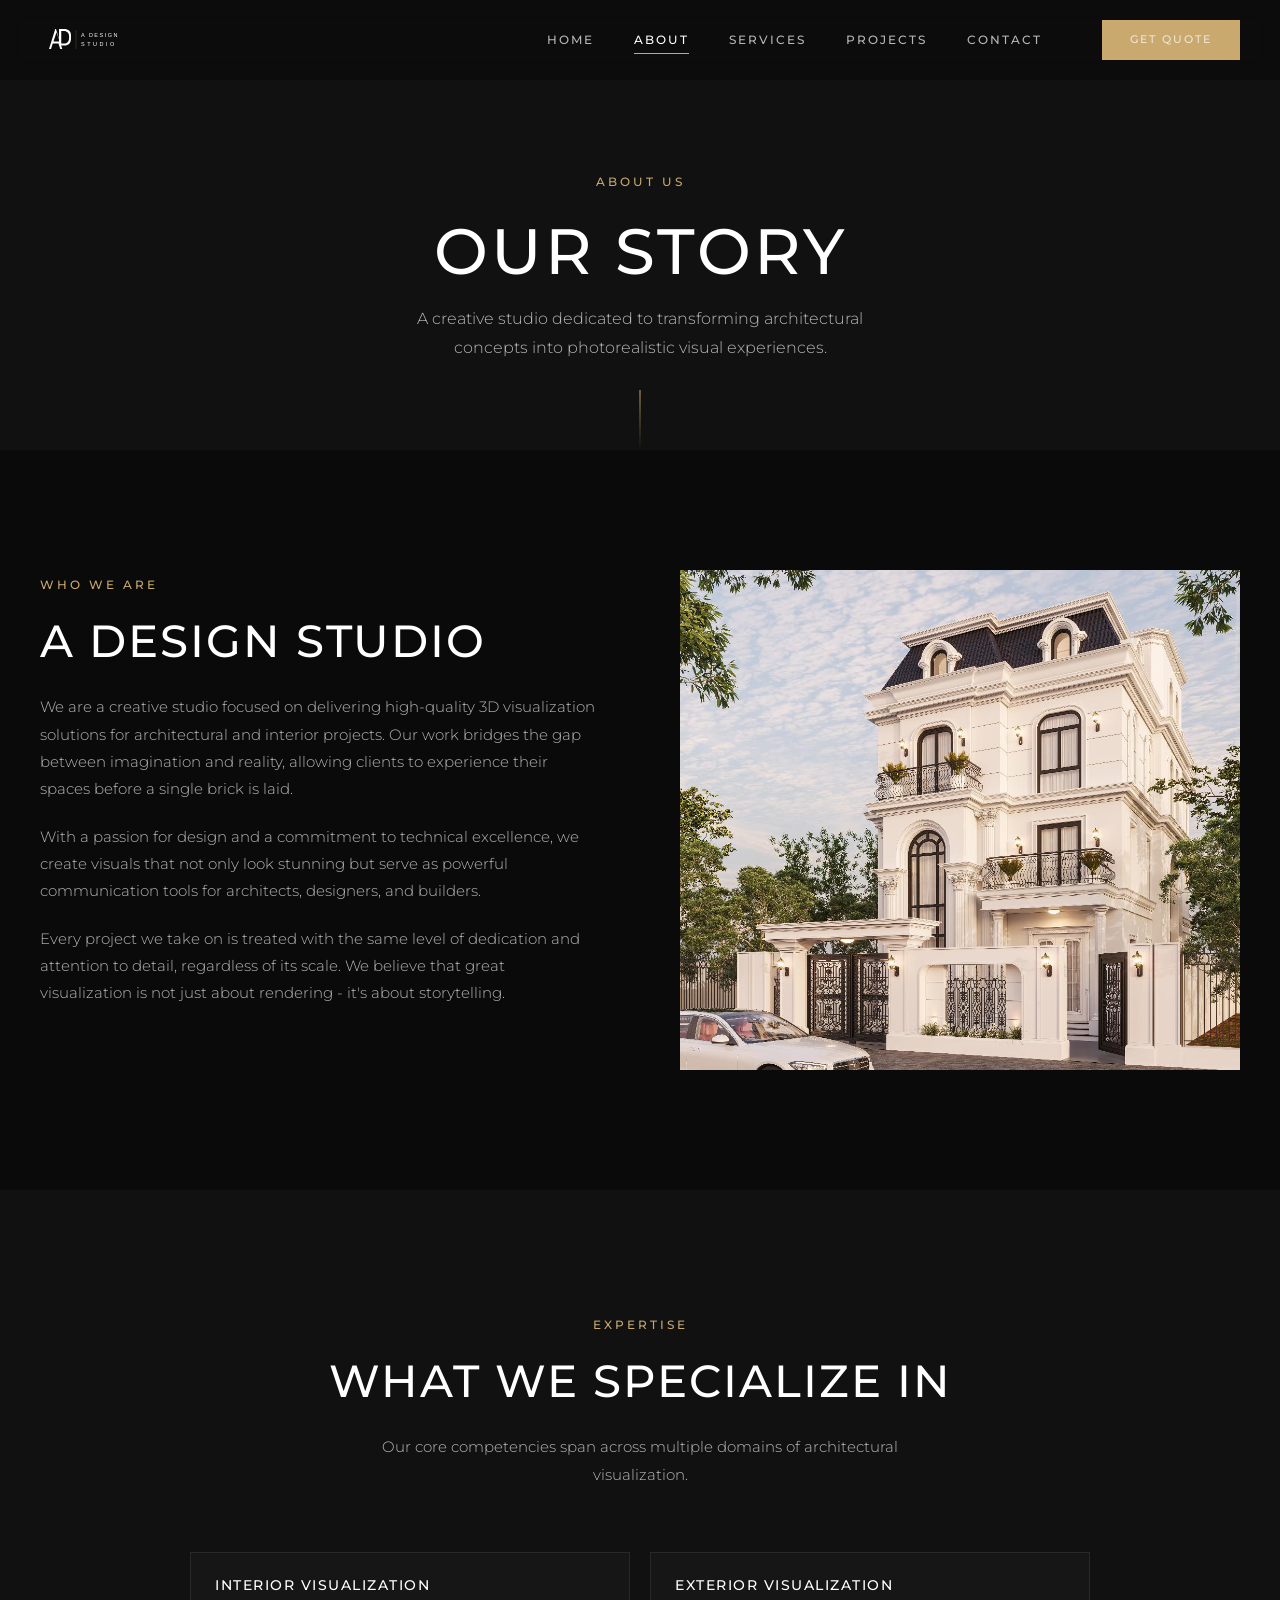
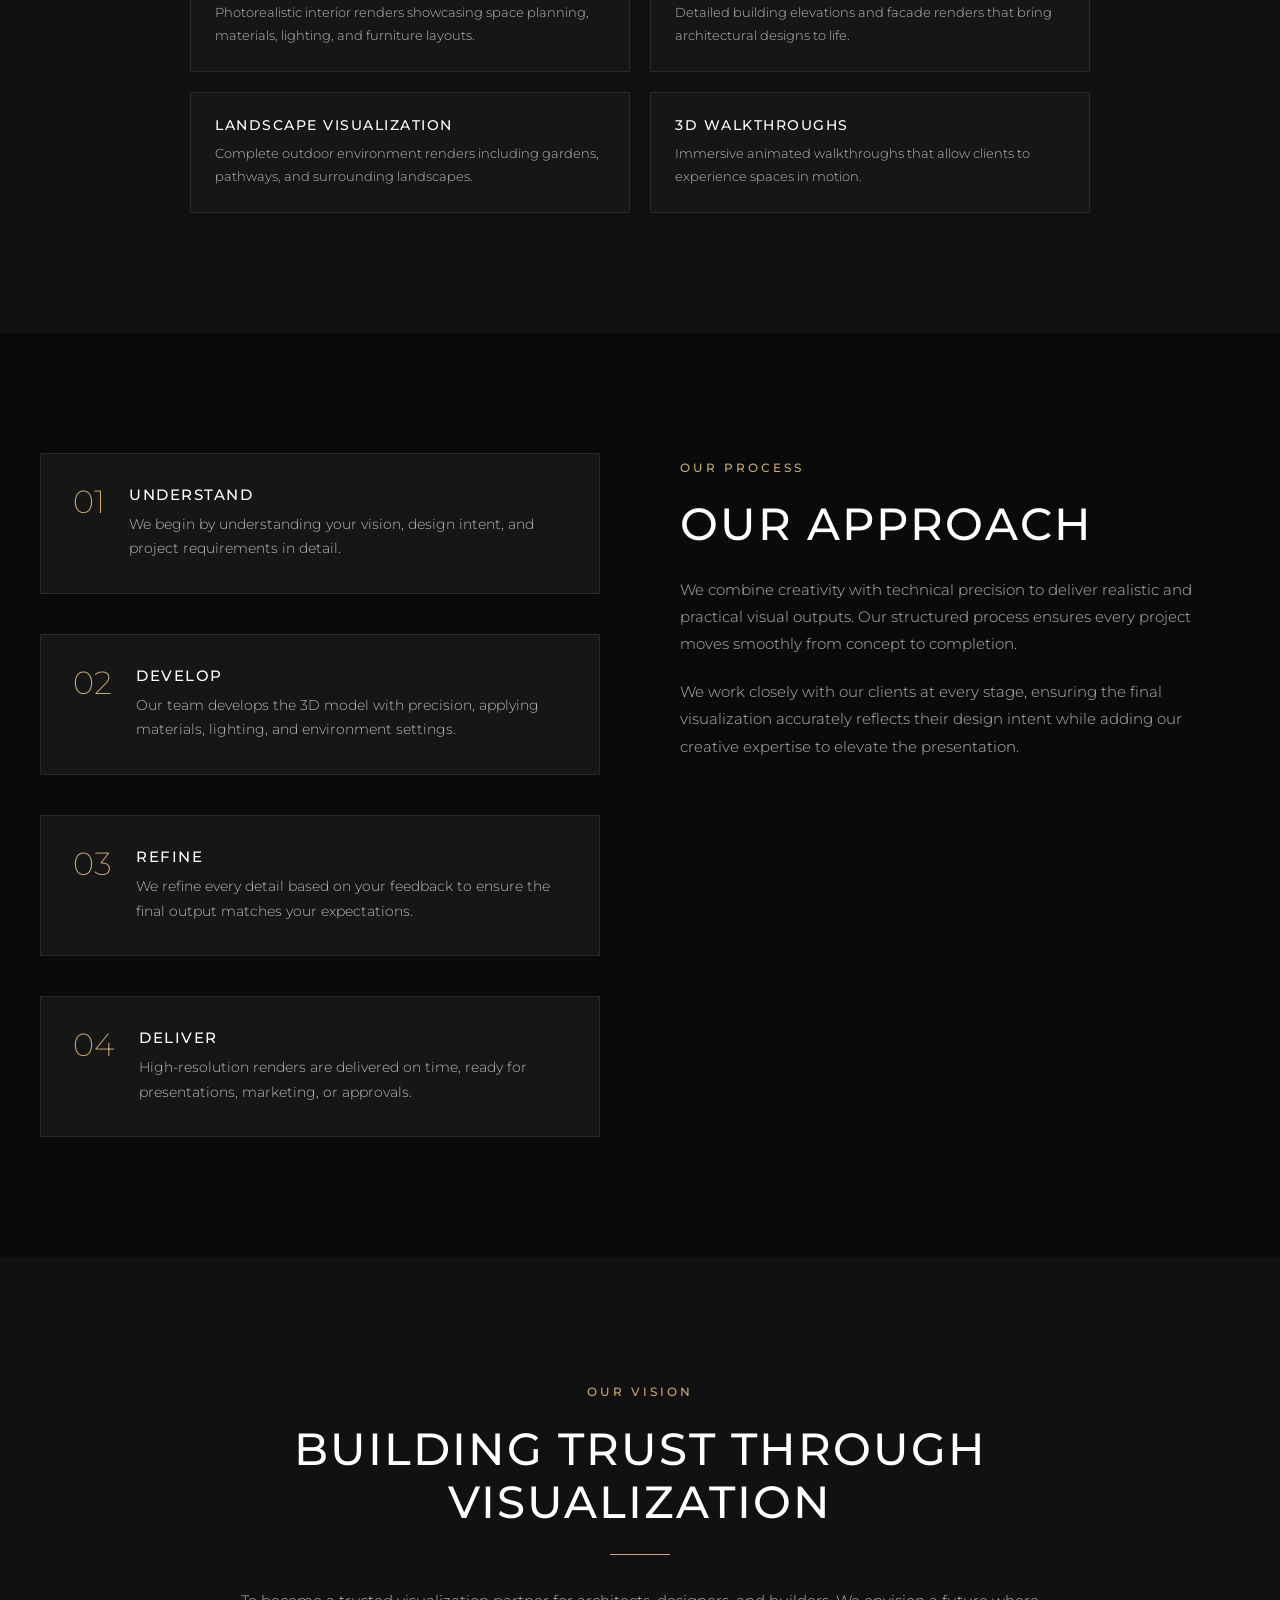
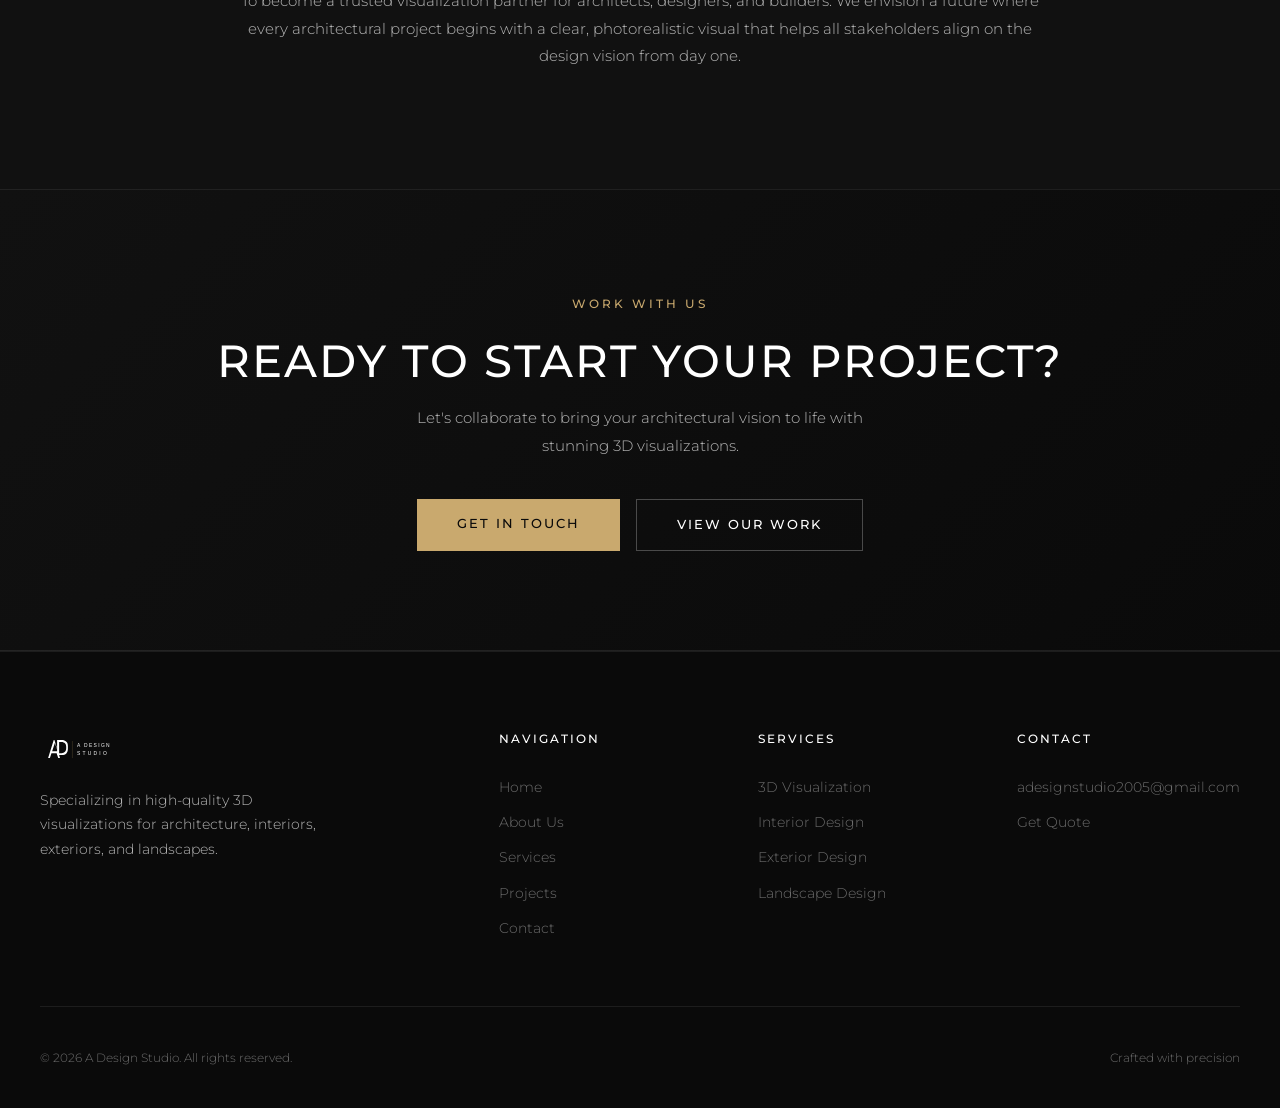
==== commit e72f2532: "Replace logo image format from JPG to SVG across all HTML files and update CSS styles for logo dimen" ====
--- a/about.html
+++ b/about.html
@@ -16,7 +16,7 @@
   <!-- Header -->
   <header class="header">
     <a href="index.html" class="header-logo">
-      <img src="assets/images/logo.jpg" alt="A Design Studio">
+      <img src="assets/images/logo.svg" alt="A Design Studio">
     </a>
     <nav class="nav-links">
       <a href="index.html">Home</a>
@@ -177,7 +177,7 @@
     <div class="container">
       <div class="footer-grid">
         <div class="footer-brand">
-          <img src="assets/images/logo.jpg" alt="A Design Studio">
+          <img src="assets/images/logo.svg" alt="A Design Studio">
           <p>Specializing in high-quality 3D visualizations for architecture, interiors, exteriors, and landscapes.</p>
         </div>
         <div class="footer-col">
--- a/assets/css/style.css
+++ b/assets/css/style.css
@@ -174,8 +174,7 @@
 }
 
 .header-logo img {
-  height: 36px;
-  filter: invert(1) brightness(2);
+  height: 40px;
   transition: opacity var(--transition);
 }
 
@@ -1114,8 +1113,7 @@
 }
 
 .footer-brand img {
-  height: 40px;
-  filter: invert(1) brightness(2);
+  height: 36px;
   margin-bottom: 20px;
 }
 
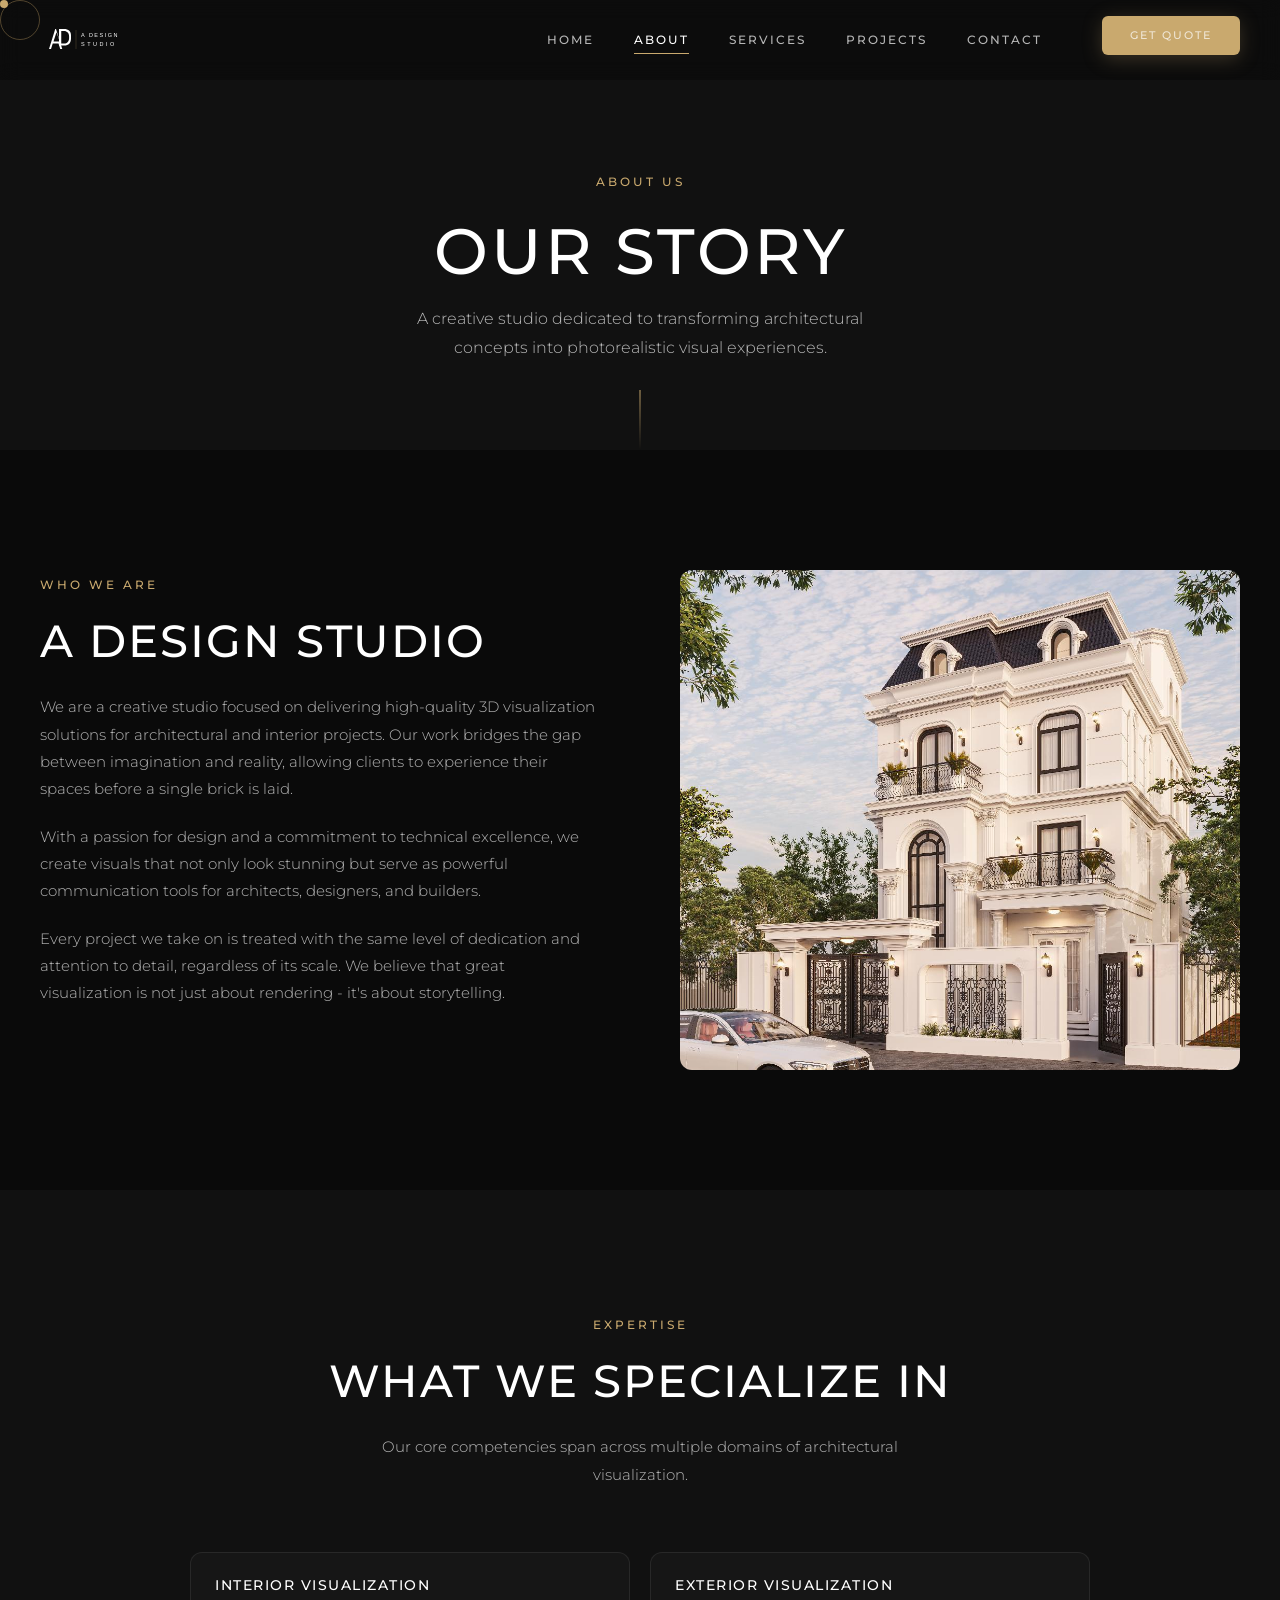
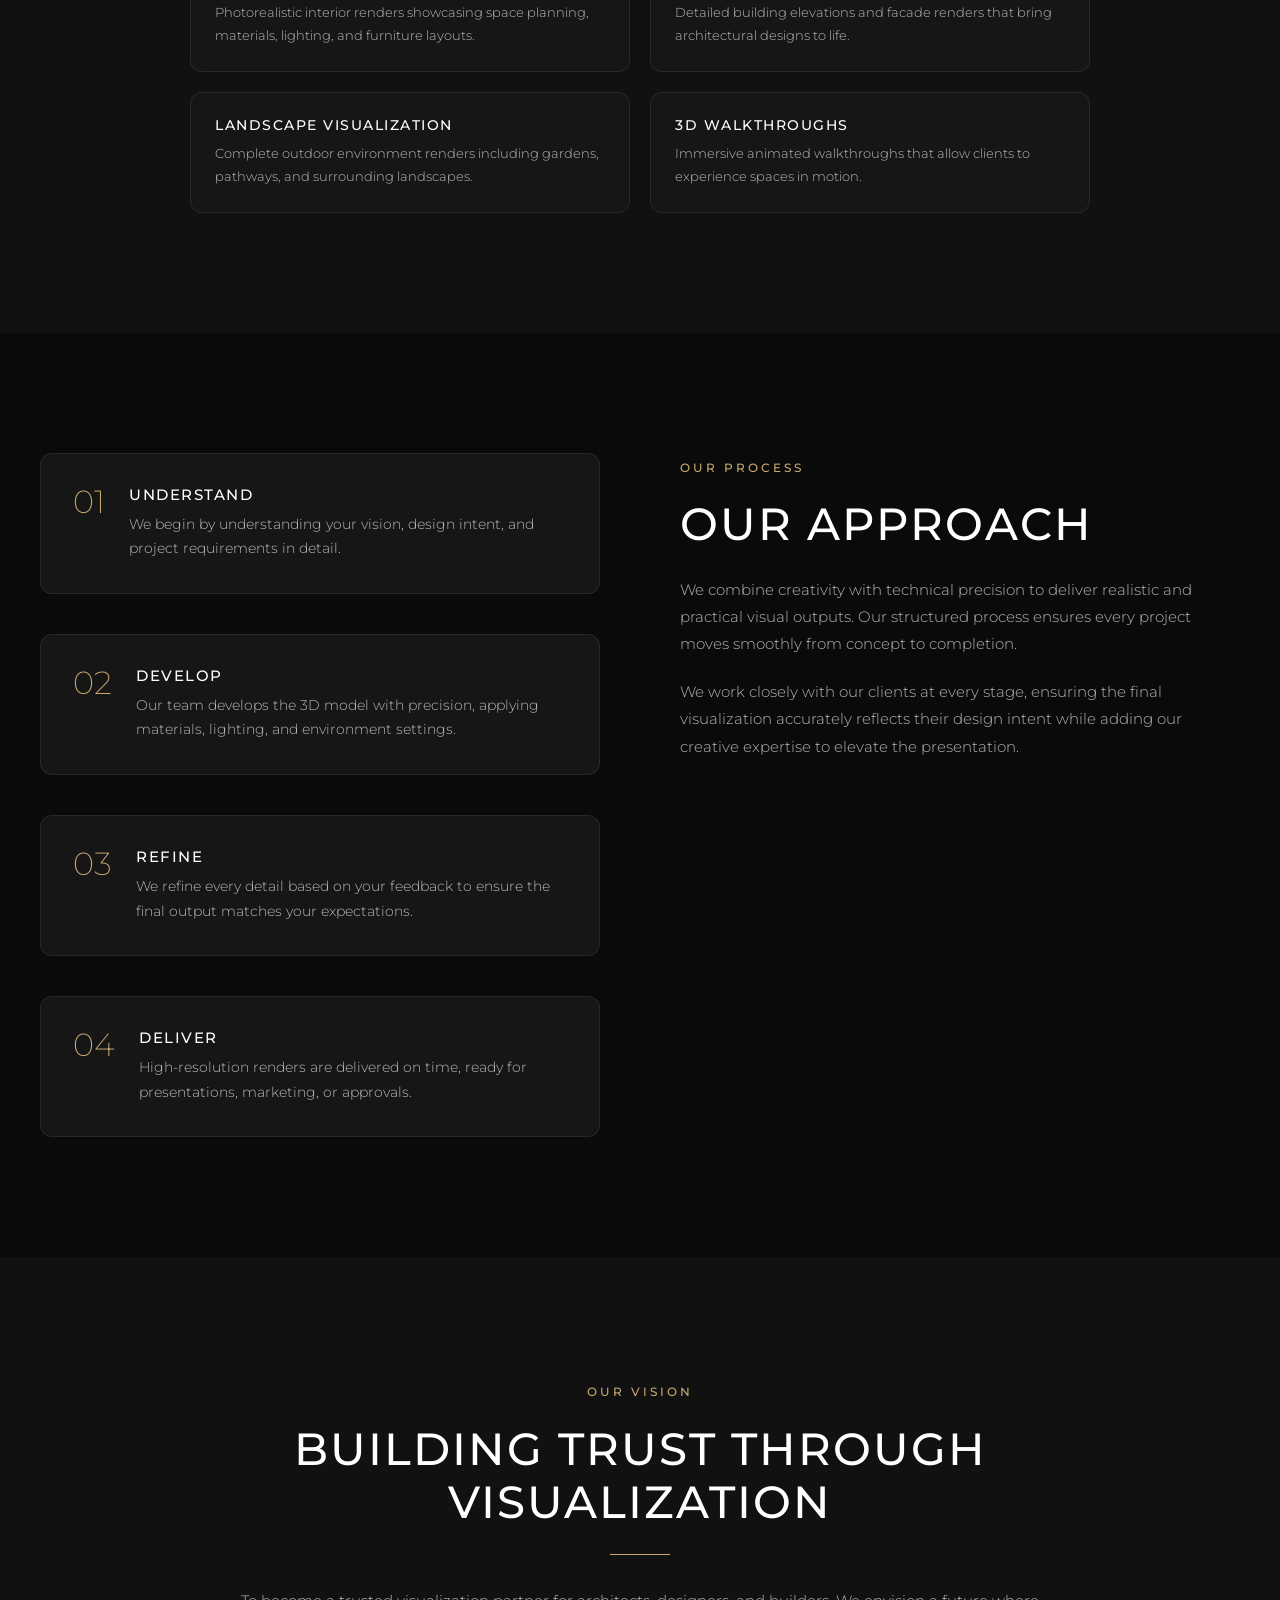
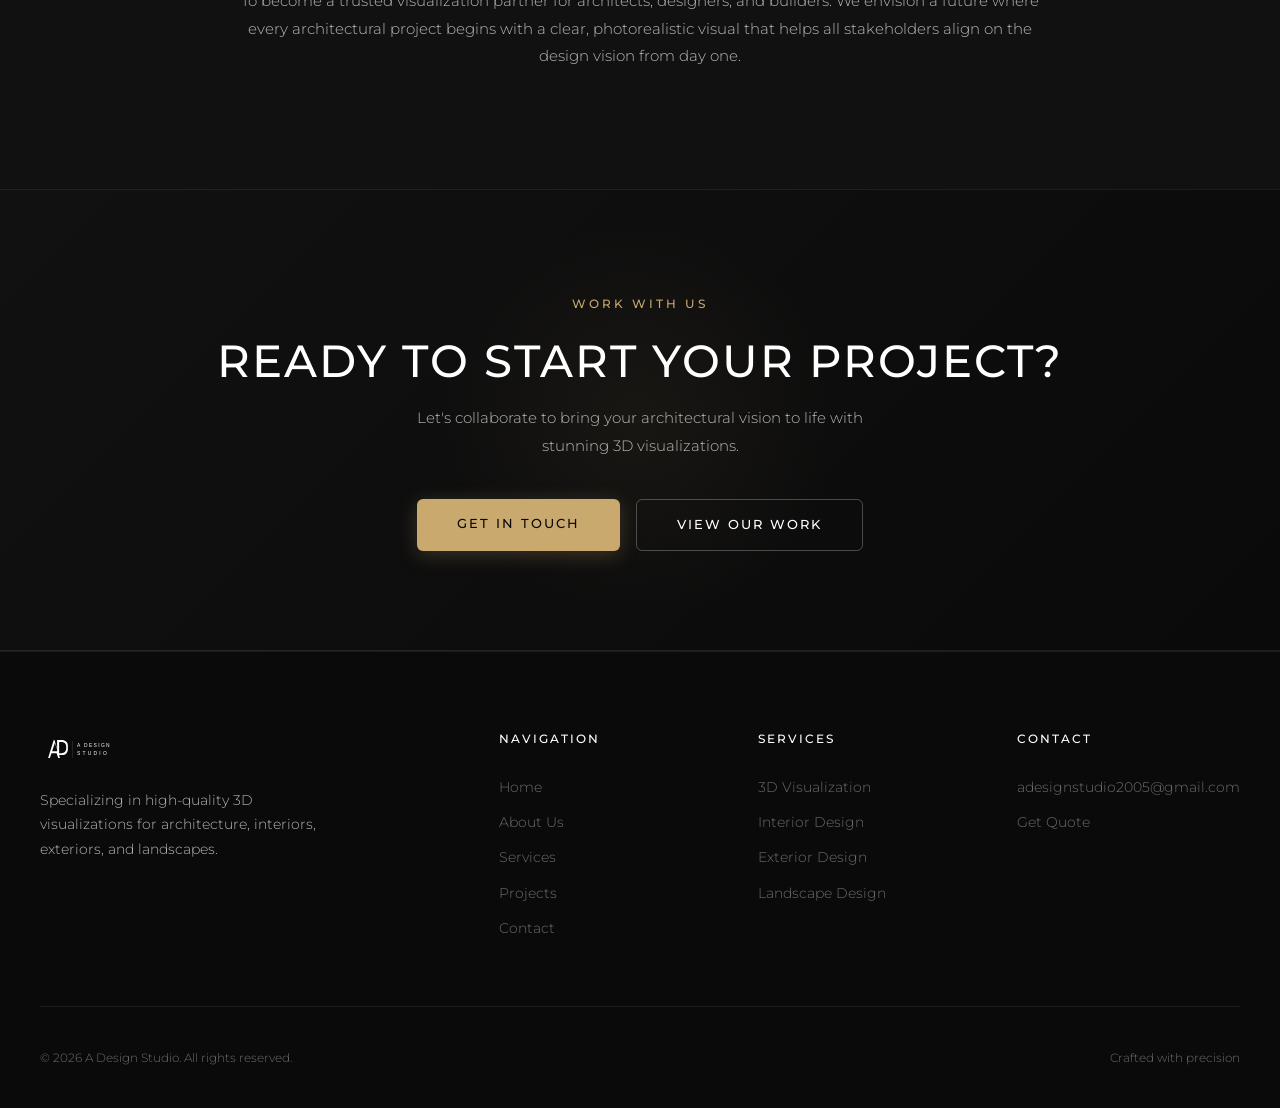
==== commit d6df3ba3: "Enhance website metadata and visuals across all pages, including improved descriptions, keywords, an" ====
--- a/about.html
+++ b/about.html
@@ -4,14 +4,45 @@
   <meta charset="UTF-8">
   <meta name="viewport" content="width=device-width, initial-scale=1.0">
   <title>About Us | A Design Studio</title>
-  <meta name="description" content="Learn about A Design Studio - a creative studio focused on delivering high-quality 3D visualization solutions.">
+  <meta name="description" content="Learn about A Design Studio - a creative studio in Surat, Gujarat focused on delivering high-quality 3D visualization solutions for architecture and interiors.">
+  <meta name="keywords" content="about A Design Studio, 3D visualization studio, architectural rendering, Surat Gujarat, design studio">
+  <meta name="author" content="A Design Studio">
+  <meta name="robots" content="index, follow">
+  <meta name="theme-color" content="#0a0a0a">
+
+  <!-- Open Graph -->
+  <meta property="og:type" content="website">
+  <meta property="og:title" content="About Us | A Design Studio">
+  <meta property="og:description" content="A creative studio focused on delivering high-quality 3D visualization solutions for architectural and interior projects.">
+  <meta property="og:image" content="assets/images/IMG_20260413_152232_942.jpg">
+  <meta property="og:site_name" content="A Design Studio">
+
+  <!-- Twitter -->
+  <meta name="twitter:card" content="summary_large_image">
+  <meta name="twitter:title" content="About Us | A Design Studio">
+  <meta name="twitter:description" content="A creative studio focused on delivering high-quality 3D visualization solutions for architectural and interior projects.">
+
+  <!-- Favicon -->
+  <link rel="icon" type="image/svg+xml" href="assets/images/favicon.svg">
+  <link rel="alternate icon" type="image/jpeg" href="assets/images/logo.jpg">
+
+  <!-- Fonts & Styles -->
   <link rel="preconnect" href="https://fonts.googleapis.com">
   <link rel="preconnect" href="https://fonts.gstatic.com" crossorigin>
   <link href="https://fonts.googleapis.com/css2?family=Montserrat:wght@200;300;400;500;600&display=swap" rel="stylesheet">
   <link rel="stylesheet" href="assets/css/style.css">
-  <link rel="icon" href="assets/images/logo.jpg">
 </head>
 <body>
+
+  <!-- Preloader -->
+  <div class="preloader">
+    <img src="assets/images/logo.svg" alt="A Design Studio" class="preloader-logo">
+    <div class="preloader-bar"></div>
+  </div>
+
+  <!-- Custom Cursor -->
+  <div class="custom-cursor"></div>
+  <div class="cursor-dot"></div>
 
   <!-- Header -->
   <header class="header">
@@ -65,7 +96,7 @@
           <p>With a passion for design and a commitment to technical excellence, we create visuals that not only look stunning but serve as powerful communication tools for architects, designers, and builders.</p>
           <p>Every project we take on is treated with the same level of dedication and attention to detail, regardless of its scale. We believe that great visualization is not just about rendering - it's about storytelling.</p>
         </div>
-        <div class="intro-image fade-in-right">
+        <div class="intro-image img-reveal fade-in-right">
           <img src="assets/images/IMG_20260413_152232_942.jpg" alt="A Design Studio Work">
         </div>
       </div>
--- a/assets/css/style.css
+++ b/assets/css/style.css
@@ -120,6 +120,7 @@
   text-transform: uppercase;
   letter-spacing: 2px;
   border: none;
+  border-radius: 6px;
   cursor: pointer;
   transition: all var(--transition);
 }
@@ -436,6 +437,7 @@
 .intro-image {
   position: relative;
   overflow: hidden;
+  border-radius: 12px;
 }
 
 .intro-image img {
@@ -514,6 +516,7 @@
   background: var(--bg-card);
   padding: 48px 32px;
   border: 1px solid var(--border);
+  border-radius: 12px;
   transition: all var(--transition);
   position: relative;
   overflow: hidden;
@@ -569,6 +572,7 @@
   overflow: hidden;
   cursor: pointer;
   aspect-ratio: 3/4;
+  border-radius: 12px;
 }
 
 .project-card img {
@@ -625,6 +629,7 @@
   padding: 32px;
   background: var(--bg-card);
   border: 1px solid var(--border);
+  border-radius: 12px;
   transition: border-color var(--transition);
 }
 
@@ -741,6 +746,7 @@
   padding: 24px;
   background: var(--bg-card);
   border: 1px solid var(--border);
+  border-radius: 12px;
 }
 
 .expertise-item h3 {
@@ -793,6 +799,7 @@
 
 .service-detail-img {
   overflow: hidden;
+  border-radius: 12px;
 }
 
 .service-detail-img img {
@@ -860,6 +867,7 @@
   background: transparent;
   color: var(--text-muted);
   border: 1px solid var(--border);
+  border-radius: 6px;
   cursor: pointer;
   transition: all var(--transition);
 }
@@ -882,6 +890,7 @@
   overflow: hidden;
   cursor: pointer;
   aspect-ratio: 4/5;
+  border-radius: 12px;
   transition: opacity 0.3s ease, transform 0.3s ease;
 }
 
@@ -1082,6 +1091,7 @@
   align-items: center;
   gap: 12px;
   padding: 14px 32px;
+  border-radius: 6px;
   background: #25d366;
   color: #fff;
   font-family: var(--font);
@@ -1156,11 +1166,357 @@
   color: var(--text-muted);
 }
 
-/* --- Animations --- */
+/* --- Preloader --- */
+.preloader {
+  position: fixed;
+  inset: 0;
+  z-index: 9999;
+  background: var(--bg-primary);
+  display: flex;
+  align-items: center;
+  justify-content: center;
+  flex-direction: column;
+  gap: 24px;
+  transition: opacity 0.6s ease, visibility 0.6s ease;
+}
+
+.preloader.loaded {
+  opacity: 0;
+  visibility: hidden;
+  pointer-events: none;
+}
+
+.preloader-logo {
+  height: 50px;
+  animation: preloaderPulse 1.5s ease-in-out infinite;
+}
+
+.preloader-bar {
+  width: 120px;
+  height: 1px;
+  background: var(--border);
+  position: relative;
+  overflow: hidden;
+}
+
+.preloader-bar::after {
+  content: '';
+  position: absolute;
+  top: 0;
+  left: -100%;
+  width: 100%;
+  height: 100%;
+  background: var(--accent);
+  animation: preloaderSlide 1.2s ease-in-out infinite;
+}
+
+@keyframes preloaderPulse {
+  0%, 100% { opacity: 0.4; }
+  50% { opacity: 1; }
+}
+
+@keyframes preloaderSlide {
+  0% { left: -100%; }
+  100% { left: 100%; }
+}
+
+body:not(.loaded) {
+  overflow: hidden;
+}
+
+/* --- Custom Cursor --- */
+.custom-cursor {
+  position: fixed;
+  width: 40px;
+  height: 40px;
+  border: 1px solid rgba(201, 169, 110, 0.4);
+  border-radius: 50%;
+  pointer-events: none;
+  z-index: 9998;
+  transition: width 0.3s ease, height 0.3s ease, border-color 0.3s ease, background 0.3s ease;
+  mix-blend-mode: difference;
+}
+
+.cursor-dot {
+  position: fixed;
+  width: 8px;
+  height: 8px;
+  background: var(--accent);
+  border-radius: 50%;
+  pointer-events: none;
+  z-index: 9998;
+  transition: width 0.3s ease, height 0.3s ease, background 0.3s ease;
+}
+
+.custom-cursor.cursor-hover {
+  width: 60px;
+  height: 60px;
+  border-color: rgba(201, 169, 110, 0.7);
+  background: rgba(201, 169, 110, 0.06);
+}
+
+.cursor-dot.cursor-hover {
+  width: 4px;
+  height: 4px;
+  background: var(--accent-hover);
+}
+
+@media (max-width: 768px) {
+  .custom-cursor, .cursor-dot {
+    display: none !important;
+  }
+}
+
+/* --- 3D Tilt Cards --- */
+.tilt-3d {
+  transition: transform 0.15s ease-out;
+  transform-style: preserve-3d;
+  will-change: transform;
+  position: relative;
+}
+
+.card-shine {
+  position: absolute;
+  inset: 0;
+  pointer-events: none;
+  z-index: 1;
+  border-radius: inherit;
+}
+
+.tilt-3d .service-icon,
+.tilt-3d h3,
+.tilt-3d p {
+  transform: translateZ(30px);
+}
+
+/* --- Image reveal animation --- */
+.img-reveal {
+  position: relative;
+  overflow: hidden;
+  border-radius: 12px;
+}
+
+.img-reveal::after {
+  content: '';
+  position: absolute;
+  inset: 0;
+  background: var(--bg-primary);
+  transform: scaleY(1);
+  transform-origin: top;
+  transition: transform 0.9s cubic-bezier(0.77, 0, 0.175, 1);
+  z-index: 2;
+  border-radius: inherit;
+}
+
+.img-reveal.revealed::after {
+  transform: scaleY(0);
+}
+
+.img-reveal img {
+  transform: scale(1.15);
+  transition: transform 1.2s cubic-bezier(0.77, 0, 0.175, 1);
+}
+
+.img-reveal.revealed img {
+  transform: scale(1);
+}
+
+/* --- Floating animation --- */
+@keyframes floatAnimation {
+  0%, 100% { transform: translateY(0); }
+  50% { transform: translateY(-12px); }
+}
+
+.float-element {
+  will-change: transform;
+}
+
+/* --- Glow effect on accent elements --- */
+.glow-accent {
+  position: relative;
+}
+
+.glow-accent::after {
+  content: '';
+  position: absolute;
+  bottom: -8px;
+  left: 0;
+  width: 100%;
+  height: 20px;
+  background: var(--accent);
+  filter: blur(20px);
+  opacity: 0.15;
+  border-radius: 50%;
+}
+
+/* --- 3D Hero enhancements --- */
+.hero-bg img {
+  transform: scale(1.1);
+  will-change: transform;
+}
+
+/* --- Animated gradient border --- */
+.gradient-border {
+  position: relative;
+  background: var(--bg-card);
+  overflow: hidden;
+}
+
+.gradient-border::before {
+  content: '';
+  position: absolute;
+  inset: -2px;
+  background: conic-gradient(
+    from 0deg,
+    transparent,
+    var(--accent),
+    transparent,
+    transparent,
+    var(--accent),
+    transparent
+  );
+  animation: rotateBorder 4s linear infinite;
+  z-index: -1;
+}
+
+.gradient-border::after {
+  content: '';
+  position: absolute;
+  inset: 1px;
+  background: var(--bg-card);
+  border-radius: inherit;
+  z-index: -1;
+}
+
+@keyframes rotateBorder {
+  0% { transform: rotate(0deg); }
+  100% { transform: rotate(360deg); }
+}
+
+/* --- Enhanced service cards with 3D --- */
+.service-card {
+  transform-style: preserve-3d;
+  perspective: 1000px;
+}
+
+.service-card:hover {
+  border-color: rgba(255, 255, 255, 0.15);
+  transform: translateY(-8px);
+  box-shadow: 0 20px 60px rgba(0, 0, 0, 0.4), 0 0 30px rgba(201, 169, 110, 0.05);
+}
+
+/* --- Enhanced project cards with 3D --- */
+.project-card {
+  transform-style: preserve-3d;
+  transition: transform 0.5s ease, box-shadow 0.5s ease;
+}
+
+.project-card:hover {
+  transform: scale(1.03) translateZ(20px);
+  box-shadow: 0 25px 50px rgba(0, 0, 0, 0.5);
+}
+
+.project-card:hover img {
+  transform: scale(1.1);
+}
+
+.portfolio-item {
+  transform-style: preserve-3d;
+  transition: opacity 0.4s ease, transform 0.5s ease, box-shadow 0.5s ease;
+}
+
+.portfolio-item:hover {
+  transform: scale(1.03);
+  box-shadow: 0 25px 50px rgba(0, 0, 0, 0.5);
+}
+
+/* --- Enhanced feature items --- */
+.feature-item {
+  transition: border-color var(--transition), transform var(--transition), box-shadow var(--transition);
+}
+
+.feature-item:hover {
+  border-color: rgba(201, 169, 110, 0.3);
+  transform: translateX(8px);
+  box-shadow: -4px 0 20px rgba(201, 169, 110, 0.08);
+}
+
+/* --- Enhanced buttons --- */
+.btn {
+  position: relative;
+  overflow: hidden;
+}
+
+.btn::after {
+  content: '';
+  position: absolute;
+  top: 50%;
+  left: 50%;
+  width: 0;
+  height: 0;
+  background: rgba(255, 255, 255, 0.1);
+  border-radius: 50%;
+  transform: translate(-50%, -50%);
+  transition: width 0.6s ease, height 0.6s ease;
+}
+
+.btn:hover::after {
+  width: 300px;
+  height: 300px;
+}
+
+.btn-primary {
+  box-shadow: 0 4px 20px rgba(201, 169, 110, 0.25);
+}
+
+.btn-primary:hover {
+  box-shadow: 0 8px 30px rgba(201, 169, 110, 0.4);
+  transform: translateY(-2px);
+}
+
+.btn-magnetic {
+  transition: transform 0.2s ease-out;
+}
+
+/* --- Stats 3D effect --- */
+.stat-item {
+  transition: transform var(--transition);
+}
+
+.stat-item:hover {
+  transform: translateY(-4px);
+}
+
+.stat-number {
+  text-shadow: 0 0 40px rgba(201, 169, 110, 0.2);
+}
+
+/* --- Section divider lines --- */
+.section-divider {
+  width: 60px;
+  height: 1px;
+  background: linear-gradient(to right, transparent, var(--accent), transparent);
+  margin: 0 auto 32px;
+  position: relative;
+}
+
+.section-divider::before {
+  content: '';
+  position: absolute;
+  top: -3px;
+  left: 50%;
+  transform: translateX(-50%);
+  width: 7px;
+  height: 7px;
+  background: var(--accent);
+  border-radius: 50%;
+}
+
+/* --- Scroll reveal animations --- */
 .fade-in {
   opacity: 0;
-  transform: translateY(30px);
-  transition: opacity 0.7s ease, transform 0.7s ease;
+  transform: translateY(40px);
+  transition: opacity 0.8s cubic-bezier(0.16, 1, 0.3, 1), transform 0.8s cubic-bezier(0.16, 1, 0.3, 1);
 }
 
 .fade-in.visible {
@@ -1170,8 +1526,8 @@
 
 .fade-in-left {
   opacity: 0;
-  transform: translateX(-30px);
-  transition: opacity 0.7s ease, transform 0.7s ease;
+  transform: translateX(-50px);
+  transition: opacity 0.8s cubic-bezier(0.16, 1, 0.3, 1), transform 0.8s cubic-bezier(0.16, 1, 0.3, 1);
 }
 
 .fade-in-left.visible {
@@ -1181,19 +1537,101 @@
 
 .fade-in-right {
   opacity: 0;
-  transform: translateX(30px);
-  transition: opacity 0.7s ease, transform 0.7s ease;
+  transform: translateX(50px);
+  transition: opacity 0.8s cubic-bezier(0.16, 1, 0.3, 1), transform 0.8s cubic-bezier(0.16, 1, 0.3, 1);
 }
 
 .fade-in-right.visible {
   opacity: 1;
   transform: translateX(0);
+}
+
+.reveal-up {
+  opacity: 0;
+  transform: translateY(60px) scale(0.95);
+  transition: opacity 0.9s cubic-bezier(0.16, 1, 0.3, 1), transform 0.9s cubic-bezier(0.16, 1, 0.3, 1);
+}
+
+.reveal-up.visible {
+  opacity: 1;
+  transform: translateY(0) scale(1);
+}
+
+/* Text reveal */
+.text-reveal {
+  overflow: hidden;
+  display: inline-block;
+}
+
+.text-reveal-inner {
+  display: inline-block;
+  transform: translateY(100%);
+  transition: transform 0.8s cubic-bezier(0.16, 1, 0.3, 1);
+}
+
+.visible .text-reveal-inner,
+.text-reveal.visible .text-reveal-inner {
+  transform: translateY(0);
 }
 
 .delay-1 { transition-delay: 0.1s; }
 .delay-2 { transition-delay: 0.2s; }
 .delay-3 { transition-delay: 0.3s; }
 .delay-4 { transition-delay: 0.4s; }
+.delay-5 { transition-delay: 0.5s; }
+
+/* --- Ambient glow on CTA --- */
+.cta-banner::after {
+  content: '';
+  position: absolute;
+  top: 50%;
+  left: 50%;
+  transform: translate(-50%, -50%);
+  width: 400px;
+  height: 400px;
+  background: radial-gradient(circle, rgba(201, 169, 110, 0.06) 0%, transparent 70%);
+  pointer-events: none;
+  z-index: 0;
+}
+
+/* --- Page hero enhanced --- */
+.page-hero {
+  overflow: hidden;
+}
+
+.page-hero .section-label {
+  animation: fadeInDown 0.8s 0.3s both;
+}
+
+.page-hero h1 {
+  animation: fadeInDown 0.8s 0.5s both;
+}
+
+.page-hero p {
+  animation: fadeInDown 0.8s 0.7s both;
+}
+
+@keyframes fadeInDown {
+  from {
+    opacity: 0;
+    transform: translateY(-20px);
+  }
+  to {
+    opacity: 1;
+    transform: translateY(0);
+  }
+}
+
+/* --- Expertise item hover --- */
+.expertise-item {
+  transition: all var(--transition);
+}
+
+.expertise-item:hover {
+  transform: translateY(-4px);
+  border-color: rgba(201, 169, 110, 0.2);
+  box-shadow: 0 12px 40px rgba(0, 0, 0, 0.3);
+}
 
 /* --- Responsive --- */
 @media (max-width: 1024px) {
@@ -1346,6 +1784,10 @@
     padding: 8px 16px;
     font-size: 0.65rem;
   }
+
+  .tilt-3d {
+    transform: none !important;
+  }
 }
 
 @media (max-width: 480px) {
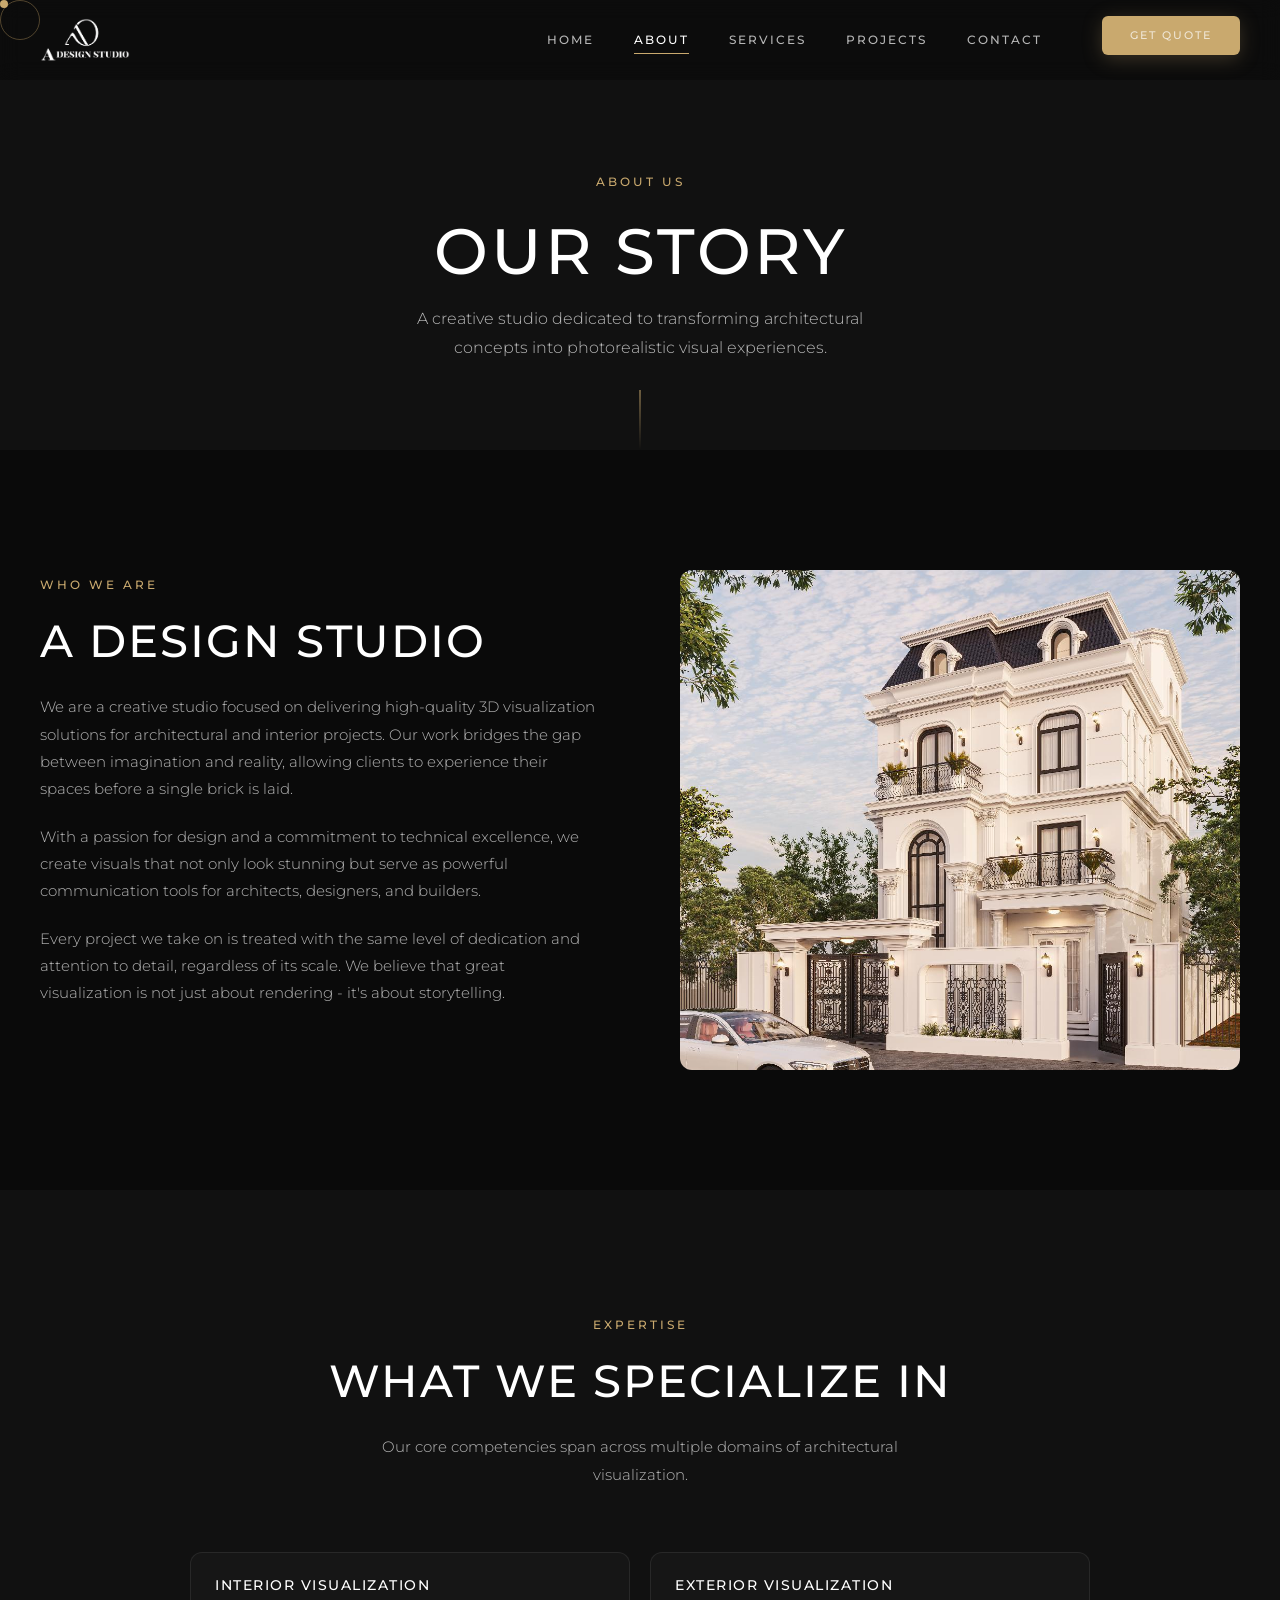
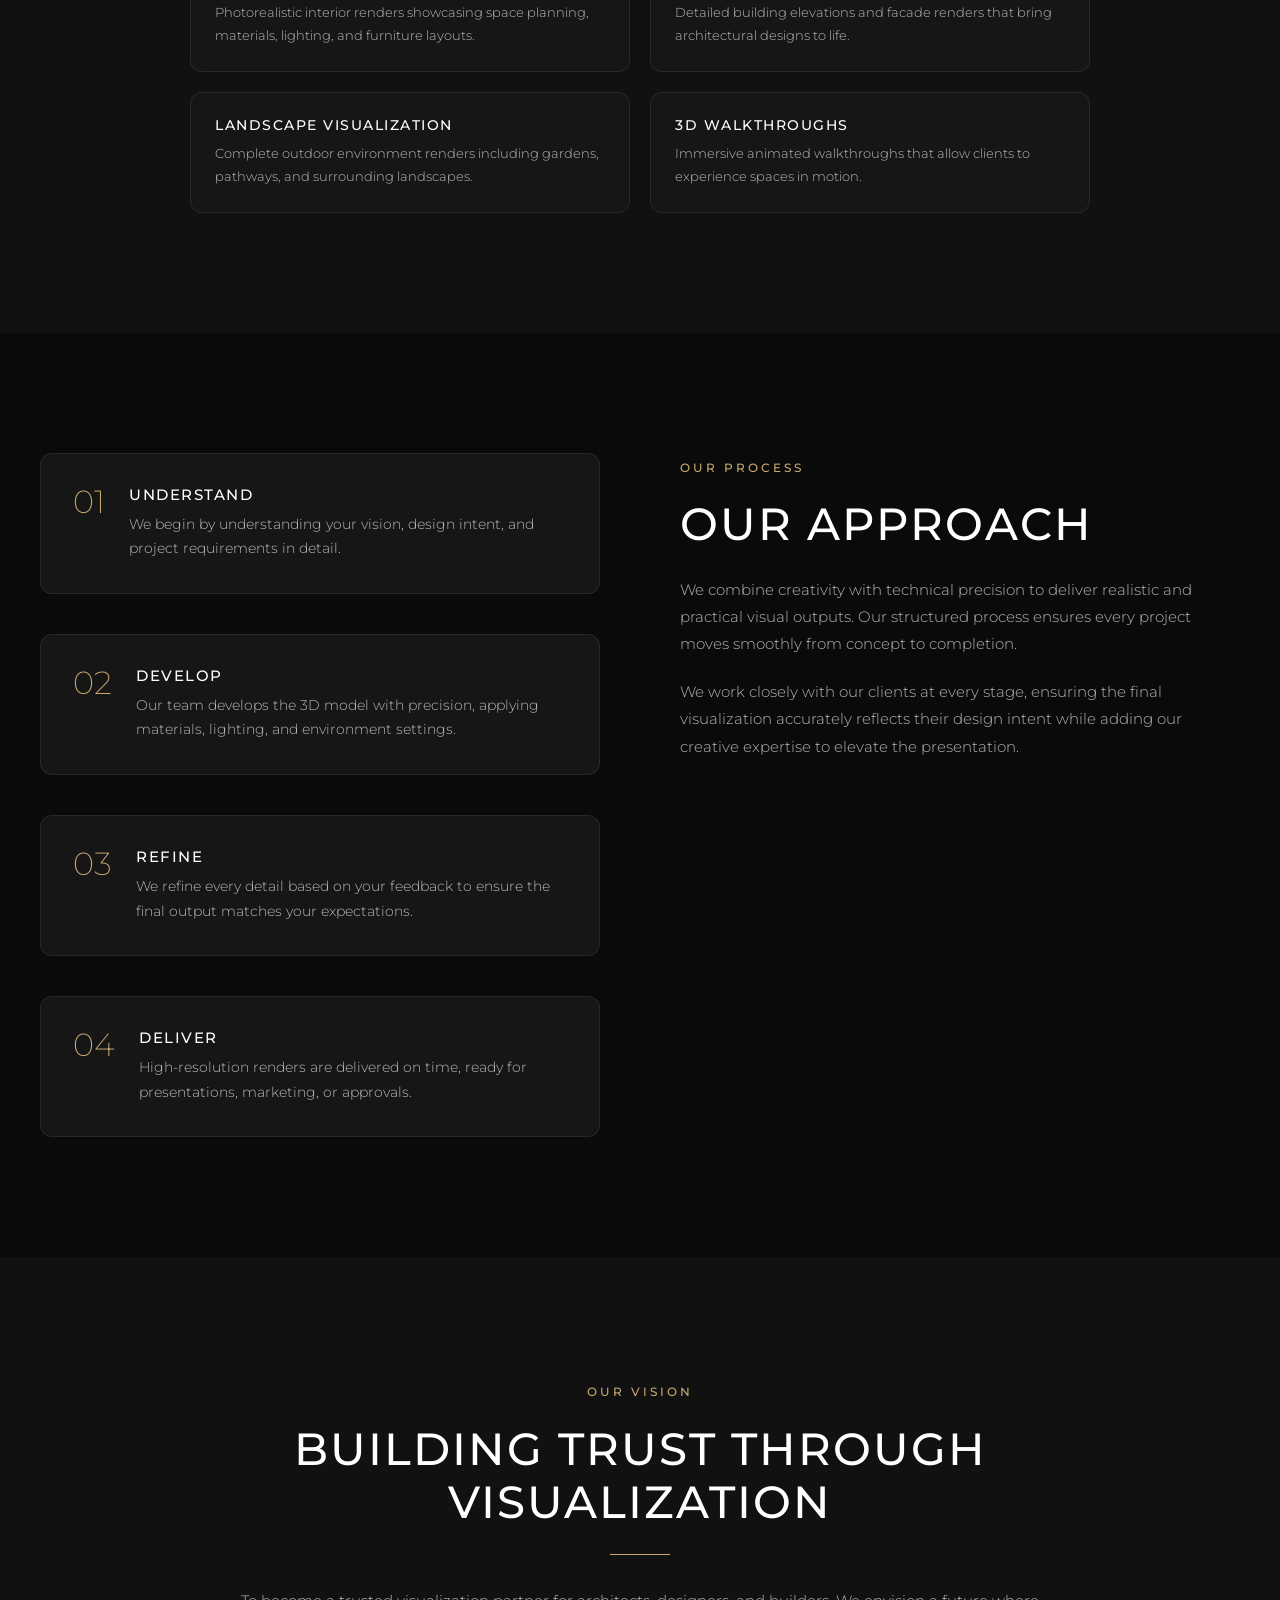
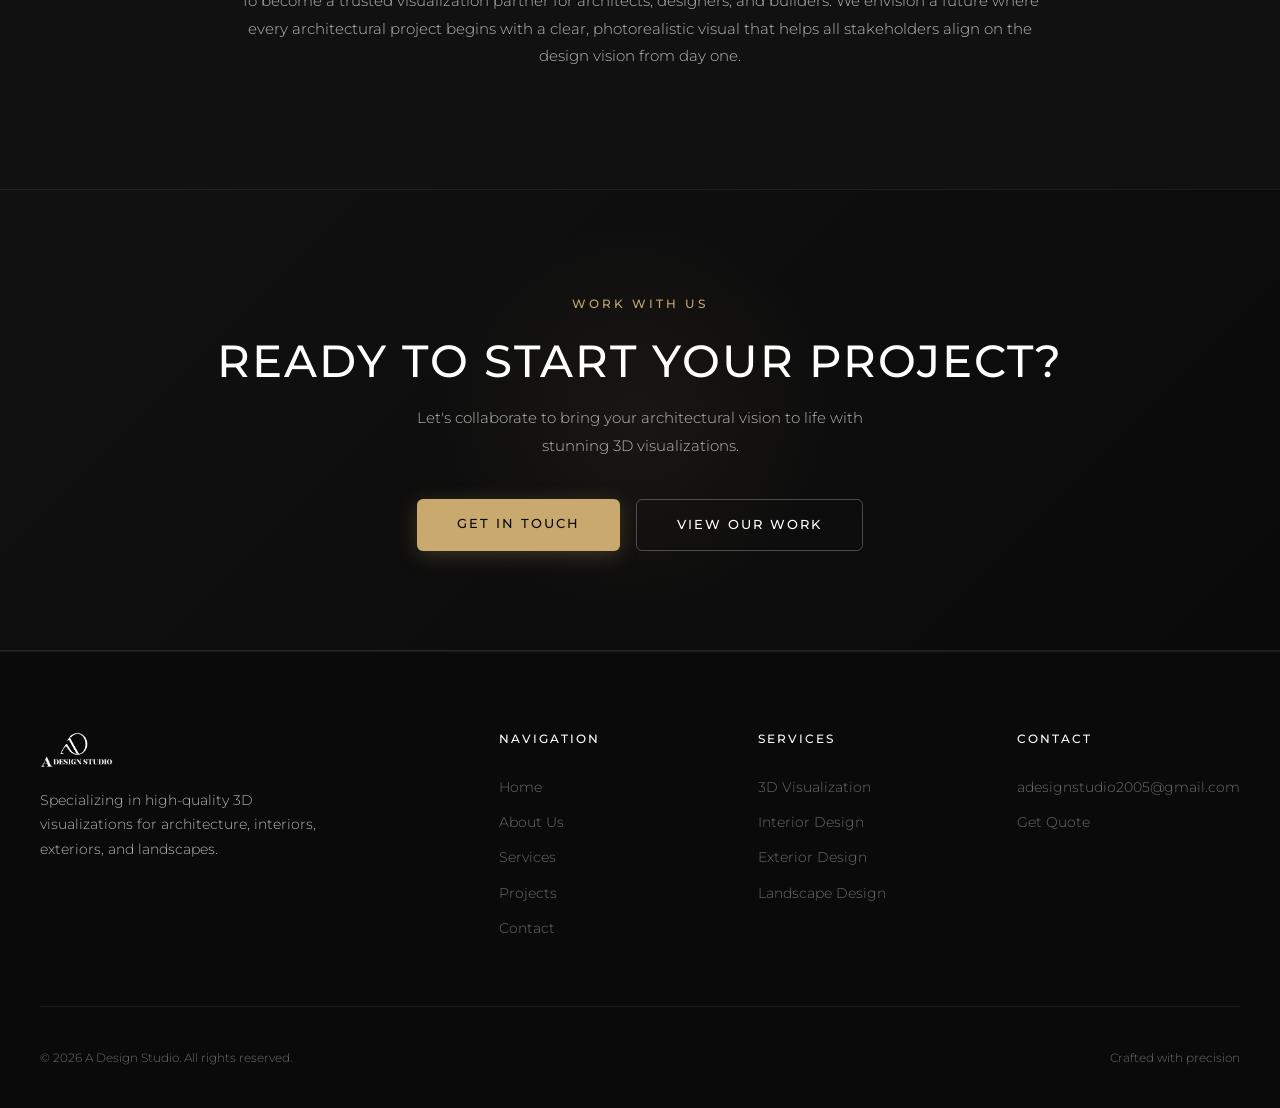
==== commit e3d26f68: "Update logo images across all HTML files from SVG to JPG and adjust CSS styles for logo dimensions. " ====
--- a/about.html
+++ b/about.html
@@ -24,7 +24,6 @@
 
   <!-- Favicon -->
   <link rel="icon" type="image/svg+xml" href="assets/images/favicon.svg">
-  <link rel="alternate icon" type="image/jpeg" href="assets/images/logo.jpg">
 
   <!-- Fonts & Styles -->
   <link rel="preconnect" href="https://fonts.googleapis.com">
@@ -36,7 +35,7 @@
 
   <!-- Preloader -->
   <div class="preloader">
-    <img src="assets/images/logo.svg" alt="A Design Studio" class="preloader-logo">
+    <img src="assets/images/logo.jpg" alt="A Design Studio" class="preloader-logo">
     <div class="preloader-bar"></div>
   </div>
 
@@ -47,7 +46,7 @@
   <!-- Header -->
   <header class="header">
     <a href="index.html" class="header-logo">
-      <img src="assets/images/logo.svg" alt="A Design Studio">
+      <img src="assets/images/without background.png" alt="A Design Studio">
     </a>
     <nav class="nav-links">
       <a href="index.html">Home</a>
@@ -208,7 +207,7 @@
     <div class="container">
       <div class="footer-grid">
         <div class="footer-brand">
-          <img src="assets/images/logo.svg" alt="A Design Studio">
+          <img src="assets/images/without background.png" alt="A Design Studio">
           <p>Specializing in high-quality 3D visualizations for architecture, interiors, exteriors, and landscapes.</p>
         </div>
         <div class="footer-col">
--- a/assets/css/style.css
+++ b/assets/css/style.css
@@ -175,7 +175,8 @@
 }
 
 .header-logo img {
-  height: 40px;
+  height: 44px;
+  filter: invert(1);
   transition: opacity var(--transition);
 }
 
@@ -1124,6 +1125,7 @@
 
 .footer-brand img {
   height: 36px;
+  filter: invert(1);
   margin-bottom: 20px;
 }
 
@@ -1187,7 +1189,8 @@
 }
 
 .preloader-logo {
-  height: 50px;
+  height: 60px;
+  filter: invert(1);
   animation: preloaderPulse 1.5s ease-in-out infinite;
 }
 
@@ -1759,6 +1762,13 @@
   .footer-grid {
     grid-template-columns: 1fr;
     gap: 32px;
+    text-align: center;
+  }
+
+  .footer-brand {
+    display: flex;
+    flex-direction: column;
+    align-items: center;
   }
 
   .footer-bottom {
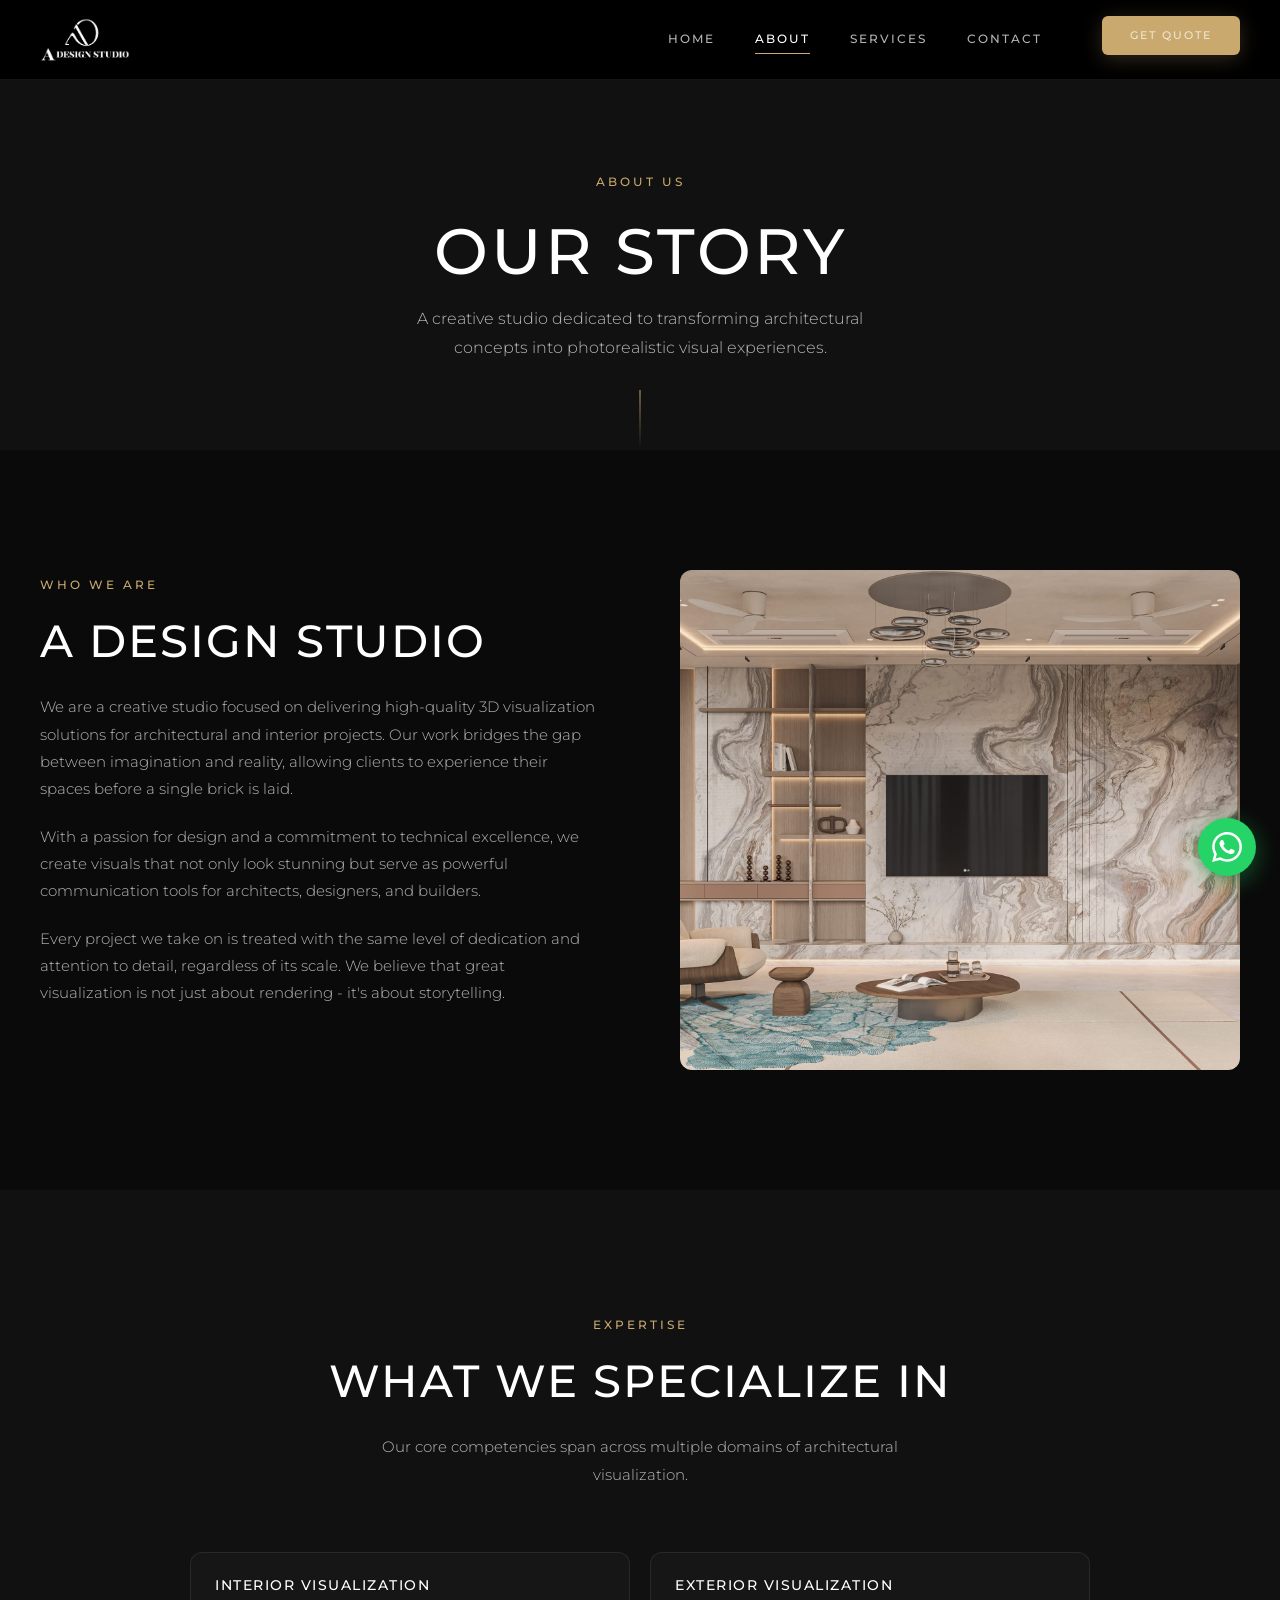
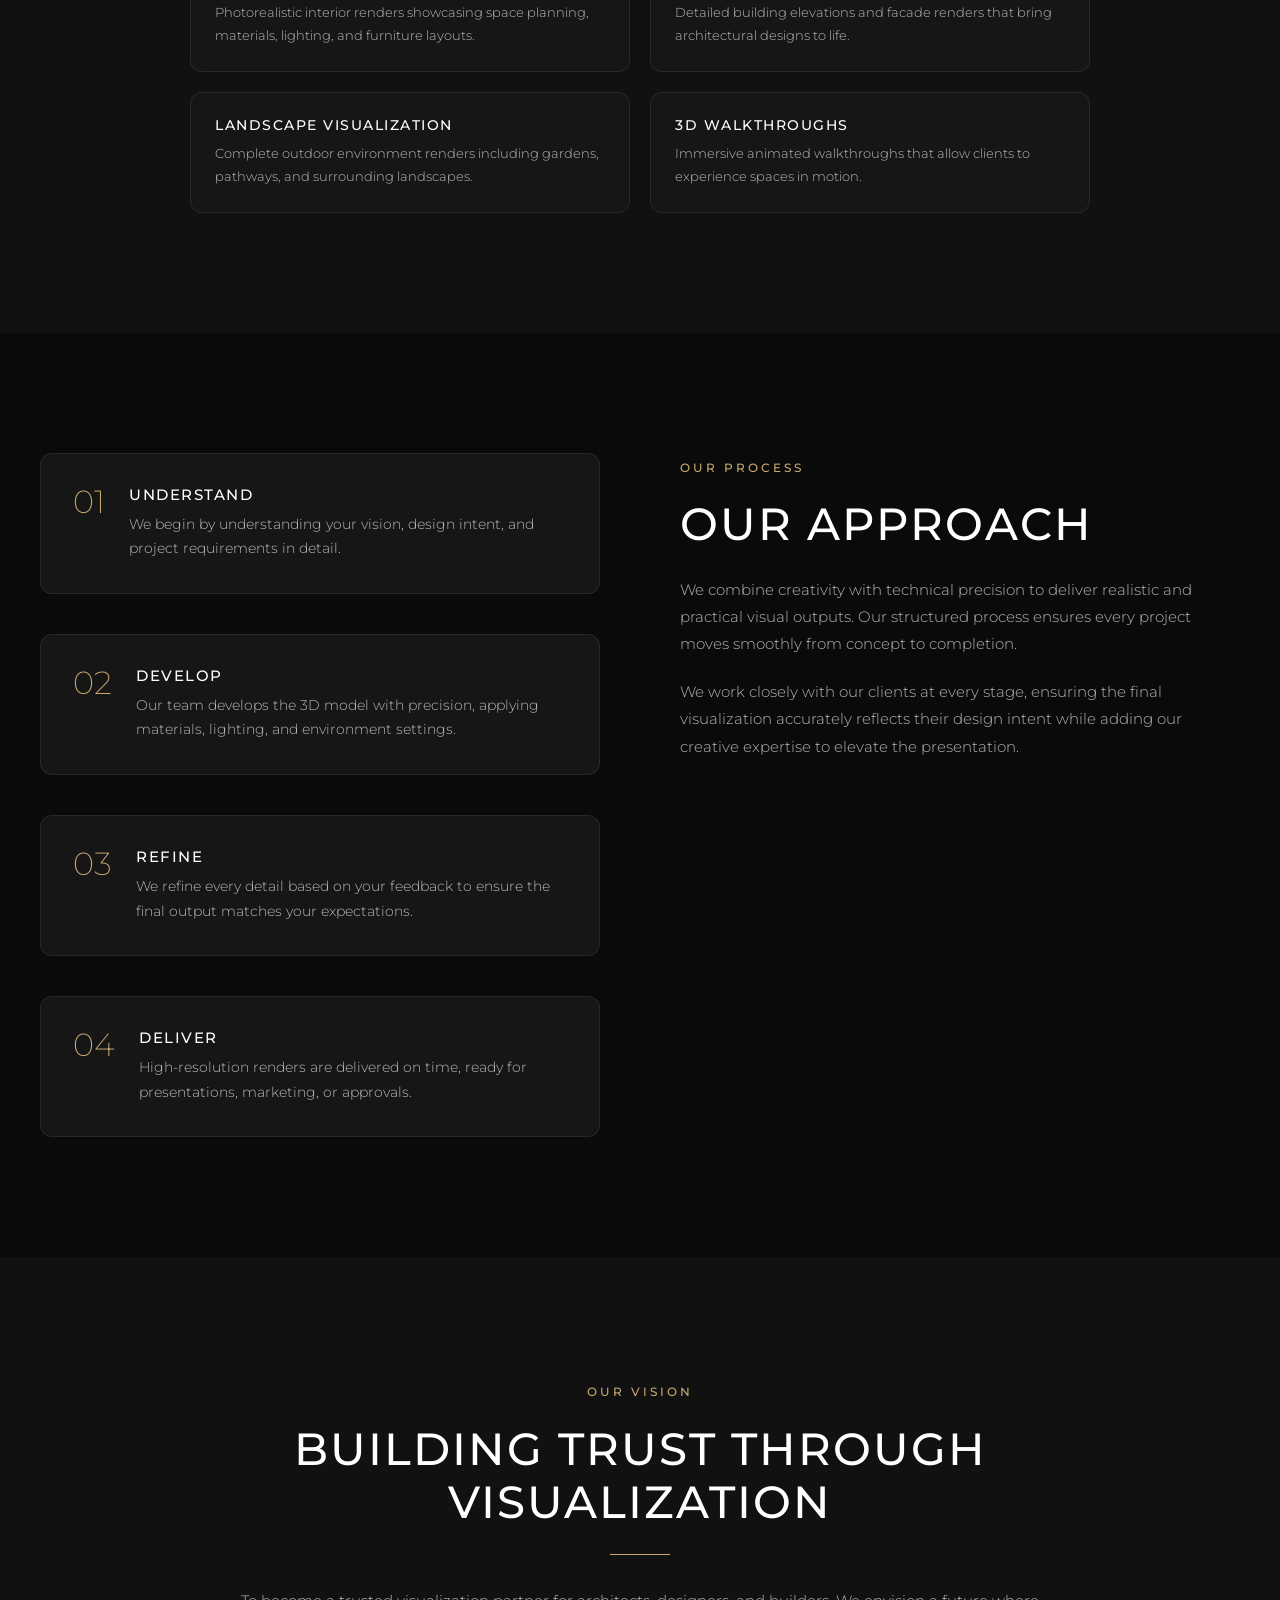
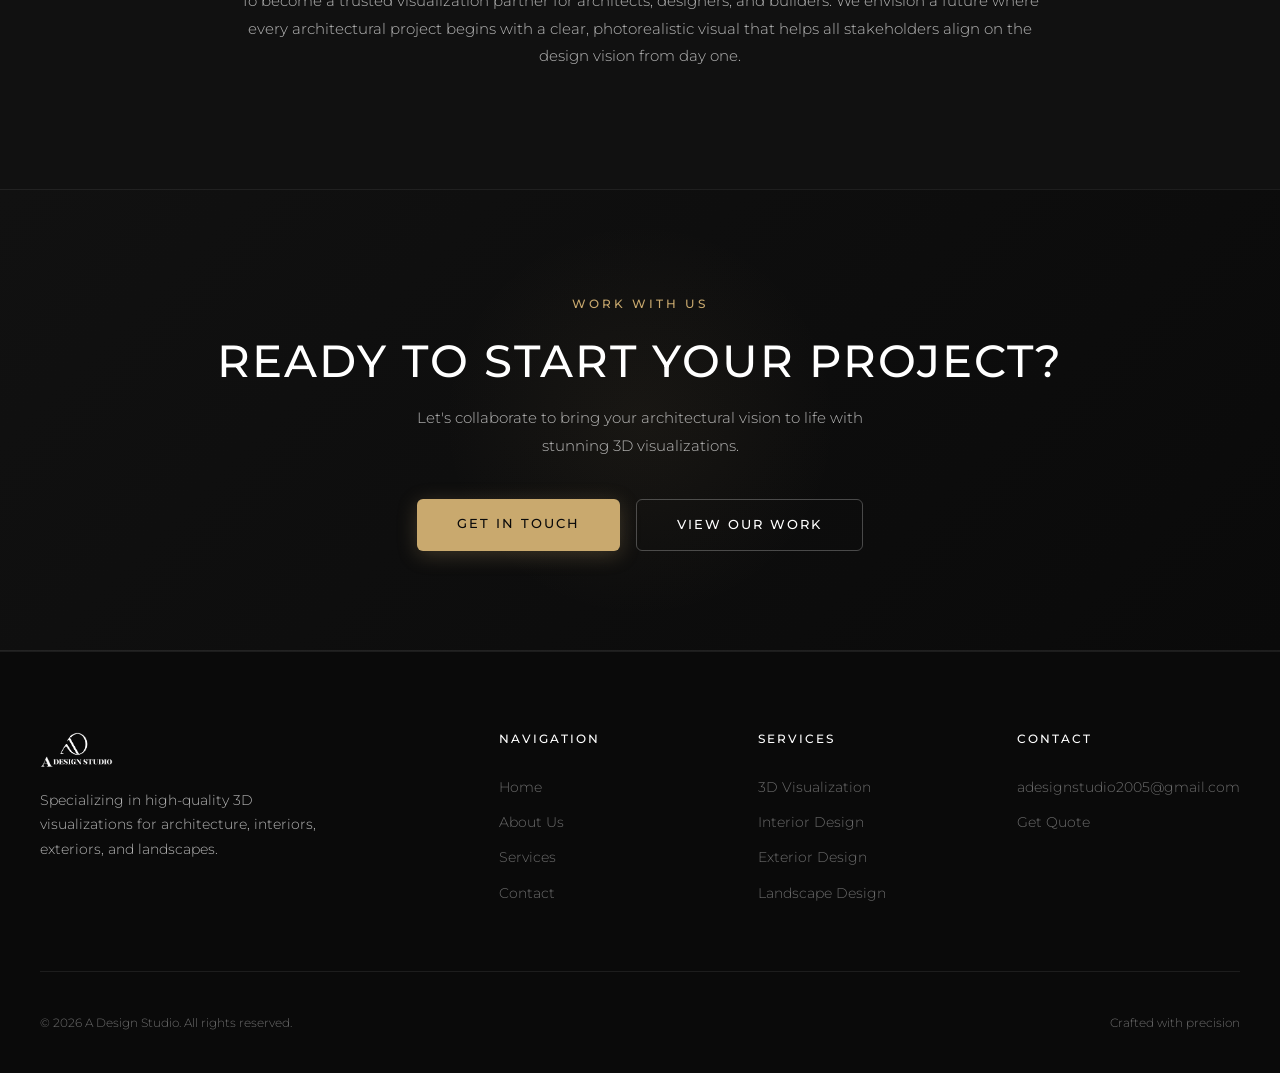
==== commit e33f3cf8: "Refactor website structure by removing the Projects page and updating navigation links across all HT" ====
--- a/about.html
+++ b/about.html
@@ -14,7 +14,7 @@
   <meta property="og:type" content="website">
   <meta property="og:title" content="About Us | A Design Studio">
   <meta property="og:description" content="A creative studio focused on delivering high-quality 3D visualization solutions for architectural and interior projects.">
-  <meta property="og:image" content="assets/images/IMG_20260413_152232_942.jpg">
+  <meta property="og:image" content="assets/images/bathroom interior/BATHROOM 2 VIEW 1.jpg">
   <meta property="og:site_name" content="A Design Studio">
 
   <!-- Twitter -->
@@ -32,16 +32,6 @@
   <link rel="stylesheet" href="assets/css/style.css">
 </head>
 <body>
-
-  <!-- Preloader -->
-  <div class="preloader">
-    <img src="assets/images/logo.jpg" alt="A Design Studio" class="preloader-logo">
-    <div class="preloader-bar"></div>
-  </div>
-
-  <!-- Custom Cursor -->
-  <div class="custom-cursor"></div>
-  <div class="cursor-dot"></div>
 
   <!-- Header -->
   <header class="header">
@@ -52,7 +42,6 @@
       <a href="index.html">Home</a>
       <a href="about.html" class="active">About</a>
       <a href="services.html">Services</a>
-      <a href="projects.html">Projects</a>
       <a href="contact.html">Contact</a>
       <div class="nav-cta">
         <a href="contact.html" class="btn btn-primary">Get Quote</a>
@@ -70,7 +59,6 @@
     <a href="index.html">Home</a>
     <a href="about.html" class="active">About</a>
     <a href="services.html">Services</a>
-    <a href="projects.html">Projects</a>
     <a href="contact.html">Contact</a>
     <a href="contact.html" class="btn btn-primary" style="margin-top: 20px;">Get Quote</a>
   </div>
@@ -96,7 +84,7 @@
           <p>Every project we take on is treated with the same level of dedication and attention to detail, regardless of its scale. We believe that great visualization is not just about rendering - it's about storytelling.</p>
         </div>
         <div class="intro-image img-reveal fade-in-right">
-          <img src="assets/images/IMG_20260413_152232_942.jpg" alt="A Design Studio Work">
+          <img src="assets/images/living interior/01_View01.jpg" alt="A Design Studio Work">
         </div>
       </div>
     </div>
@@ -197,7 +185,7 @@
       <p>Let's collaborate to bring your architectural vision to life with stunning 3D visualizations.</p>
       <div class="btn-group" style="justify-content: center;">
         <a href="contact.html" class="btn btn-primary">Get In Touch</a>
-        <a href="projects.html" class="btn btn-outline">View Our Work</a>
+        <a href="services.html" class="btn btn-outline">View Our Work</a>
       </div>
     </div>
   </section>
@@ -215,8 +203,7 @@
           <a href="index.html">Home</a>
           <a href="about.html">About Us</a>
           <a href="services.html">Services</a>
-          <a href="projects.html">Projects</a>
-          <a href="contact.html">Contact</a>
+              <a href="contact.html">Contact</a>
         </div>
         <div class="footer-col">
           <h4>Services</h4>
@@ -238,6 +225,13 @@
     </div>
   </footer>
 
+  <!-- Floating WhatsApp Button -->
+  <a href="https://wa.me/919427171408" target="_blank" rel="noopener" class="whatsapp-float" aria-label="Chat on WhatsApp">
+    <svg viewBox="0 0 24 24" fill="currentColor">
+      <path d="M17.472 14.382c-.297-.149-1.758-.867-2.03-.967-.273-.099-.471-.148-.67.15-.197.297-.767.966-.94 1.164-.173.199-.347.223-.644.075-.297-.15-1.255-.463-2.39-1.475-.883-.788-1.48-1.761-1.653-2.059-.173-.297-.018-.458.13-.606.134-.133.298-.347.446-.52.149-.174.198-.298.298-.497.099-.198.05-.371-.025-.52-.075-.149-.669-1.612-.916-2.207-.242-.579-.487-.5-.669-.51-.173-.008-.371-.01-.57-.01-.198 0-.52.074-.792.372-.272.297-1.04 1.016-1.04 2.479 0 1.462 1.065 2.875 1.213 3.074.149.198 2.096 3.2 5.077 4.487.709.306 1.262.489 1.694.625.712.227 1.36.195 1.871.118.571-.085 1.758-.719 2.006-1.413.248-.694.248-1.289.173-1.413-.074-.124-.272-.198-.57-.347m-5.421 7.403h-.004a9.87 9.87 0 01-5.031-1.378l-.361-.214-3.741.982.998-3.648-.235-.374a9.86 9.86 0 01-1.51-5.26c.001-5.45 4.436-9.884 9.888-9.884 2.64 0 5.122 1.03 6.988 2.898a9.825 9.825 0 012.893 6.994c-.003 5.45-4.437 9.884-9.885 9.884m8.413-18.297A11.815 11.815 0 0012.05 0C5.495 0 .16 5.335.157 11.892c0 2.096.547 4.142 1.588 5.945L.057 24l6.305-1.654a11.882 11.882 0 005.683 1.448h.005c6.554 0 11.89-5.335 11.893-11.893a11.821 11.821 0 00-3.48-8.413z" />
+    </svg>
+  </a>
+
   <script src="assets/js/main.js"></script>
 </body>
 </html>
--- a/assets/css/style.css
+++ b/assets/css/style.css
@@ -163,15 +163,14 @@
   display: flex;
   align-items: center;
   justify-content: space-between;
-  background: rgba(10, 10, 10, 0.7);
-  backdrop-filter: blur(10px);
-  transition: background var(--transition), box-shadow var(--transition);
+  background: #000000;
+  border-bottom: 1px solid var(--border);
+  transition: background var(--transition);
 }
 
 .header.scrolled {
-  background: rgba(10, 10, 10, 0.95);
-  backdrop-filter: blur(20px);
-  box-shadow: 0 1px 0 var(--border);
+  background: #000000;
+  box-shadow: 0 4px 20px rgba(0, 0, 0, 0.5);
 }
 
 .header-logo img {
@@ -334,9 +333,9 @@
   inset: 0;
   background: linear-gradient(
     to right,
-    rgba(0, 0, 0, 0.85) 0%,
-    rgba(0, 0, 0, 0.6) 50%,
-    rgba(0, 0, 0, 0.3) 100%
+    rgba(0, 0, 0, 0.6) 0%,
+    rgba(0, 0, 0, 0.25) 40%,
+    rgba(0, 0, 0, 0) 70%
   );
 }
 
@@ -361,17 +360,33 @@
   margin-bottom: 20px;
   font-weight: 400;
   font-size: clamp(1.8rem, 4vw, 3.2rem);
+  text-shadow: 0 2px 24px rgba(0, 0, 0, 0.6);
 }
 
 .hero p {
   font-size: 0.95rem;
   max-width: 520px;
   margin-bottom: 32px;
-  color: rgba(255, 255, 255, 0.65);
+  color: rgba(255, 255, 255, 0.85);
+  text-shadow: 0 2px 16px rgba(0, 0, 0, 0.7);
 }
 
 .hero .btn-group {
   margin-top: 8px;
+}
+
+.hero .btn-outline {
+  background: rgba(0, 0, 0, 0.35);
+  backdrop-filter: blur(8px);
+  -webkit-backdrop-filter: blur(8px);
+  border-color: rgba(255, 255, 255, 0.5);
+  color: #ffffff;
+}
+
+.hero .btn-outline:hover {
+  background: rgba(201, 169, 110, 0.15);
+  border-color: var(--accent);
+  color: var(--accent);
 }
 
 /* Hero scroll indicator */
@@ -506,7 +521,93 @@
   color: var(--text-muted);
 }
 
-/* --- Services Snapshot (Home) --- */
+/* --- Service Category Cards (Home) --- */
+.service-categories {
+  display: grid;
+  grid-template-columns: repeat(3, 1fr);
+  gap: 24px;
+}
+
+.service-category-card {
+  position: relative;
+  overflow: hidden;
+  border-radius: 12px;
+  aspect-ratio: 4/5;
+  display: block;
+  transition: transform 0.5s ease, box-shadow 0.5s ease;
+}
+
+.service-category-card:hover {
+  transform: translateY(-6px);
+  box-shadow: 0 25px 50px rgba(0, 0, 0, 0.5);
+}
+
+.service-category-img {
+  position: absolute;
+  inset: 0;
+  overflow: hidden;
+}
+
+.service-category-img img {
+  width: 100%;
+  height: 100%;
+  object-fit: cover;
+  transition: transform 0.7s ease;
+}
+
+.service-category-card:hover .service-category-img img {
+  transform: scale(1.08);
+}
+
+.service-category-info {
+  position: absolute;
+  inset: 0;
+  background: linear-gradient(to top, rgba(0, 0, 0, 0.9) 0%, rgba(0, 0, 0, 0.1) 55%, transparent 100%);
+  display: flex;
+  flex-direction: column;
+  justify-content: flex-end;
+  padding: 28px;
+  z-index: 1;
+}
+
+.service-category-tag {
+  font-size: 0.65rem;
+  text-transform: uppercase;
+  letter-spacing: 2px;
+  color: var(--accent);
+  font-weight: 500;
+  margin-bottom: 8px;
+}
+
+.service-category-info h3 {
+  color: var(--text-primary);
+  font-size: 1.15rem;
+  font-weight: 500;
+  letter-spacing: 1.5px;
+  margin-bottom: 12px;
+}
+
+.service-category-arrow {
+  display: inline-flex;
+  align-items: center;
+  justify-content: center;
+  width: 42px;
+  height: 42px;
+  border: 1px solid rgba(255, 255, 255, 0.25);
+  border-radius: 50%;
+  color: var(--text-primary);
+  font-size: 1rem;
+  transition: all var(--transition);
+}
+
+.service-category-card:hover .service-category-arrow {
+  border-color: var(--accent);
+  background: var(--accent);
+  color: var(--bg-primary);
+  transform: translateX(4px);
+}
+
+/* --- Services Snapshot (legacy, still used) --- */
 .services-grid {
   display: grid;
   grid-template-columns: repeat(4, 1fr);
@@ -1110,6 +1211,61 @@
   color: #fff;
 }
 
+/* --- Floating WhatsApp Button --- */
+.whatsapp-float {
+  position: fixed;
+  bottom: 24px;
+  right: 24px;
+  width: 58px;
+  height: 58px;
+  background: #25d366;
+  border-radius: 50%;
+  display: flex;
+  align-items: center;
+  justify-content: center;
+  color: #fff;
+  box-shadow: 0 6px 24px rgba(37, 211, 102, 0.4), 0 2px 8px rgba(0, 0, 0, 0.3);
+  z-index: 1000;
+  transition: transform 0.25s ease, box-shadow 0.25s ease;
+  animation: whatsappPulse 2.4s ease-in-out infinite;
+}
+
+.whatsapp-float:hover {
+  transform: scale(1.08);
+  background: #1fb855;
+  color: #fff;
+  box-shadow: 0 8px 32px rgba(37, 211, 102, 0.55), 0 4px 12px rgba(0, 0, 0, 0.4);
+  animation: none;
+}
+
+.whatsapp-float svg {
+  width: 30px;
+  height: 30px;
+}
+
+@keyframes whatsappPulse {
+  0%, 100% {
+    box-shadow: 0 6px 24px rgba(37, 211, 102, 0.4), 0 0 0 0 rgba(37, 211, 102, 0.5);
+  }
+  50% {
+    box-shadow: 0 6px 24px rgba(37, 211, 102, 0.4), 0 0 0 14px rgba(37, 211, 102, 0);
+  }
+}
+
+@media (max-width: 768px) {
+  .whatsapp-float {
+    bottom: 18px;
+    right: 18px;
+    width: 52px;
+    height: 52px;
+  }
+
+  .whatsapp-float svg {
+    width: 26px;
+    height: 26px;
+  }
+}
+
 /* --- Footer --- */
 .footer {
   padding: 80px 0 40px;
@@ -1166,108 +1322,6 @@
 .footer-bottom p {
   font-size: 0.75rem;
   color: var(--text-muted);
-}
-
-/* --- Preloader --- */
-.preloader {
-  position: fixed;
-  inset: 0;
-  z-index: 9999;
-  background: var(--bg-primary);
-  display: flex;
-  align-items: center;
-  justify-content: center;
-  flex-direction: column;
-  gap: 24px;
-  transition: opacity 0.6s ease, visibility 0.6s ease;
-}
-
-.preloader.loaded {
-  opacity: 0;
-  visibility: hidden;
-  pointer-events: none;
-}
-
-.preloader-logo {
-  height: 60px;
-  filter: invert(1);
-  animation: preloaderPulse 1.5s ease-in-out infinite;
-}
-
-.preloader-bar {
-  width: 120px;
-  height: 1px;
-  background: var(--border);
-  position: relative;
-  overflow: hidden;
-}
-
-.preloader-bar::after {
-  content: '';
-  position: absolute;
-  top: 0;
-  left: -100%;
-  width: 100%;
-  height: 100%;
-  background: var(--accent);
-  animation: preloaderSlide 1.2s ease-in-out infinite;
-}
-
-@keyframes preloaderPulse {
-  0%, 100% { opacity: 0.4; }
-  50% { opacity: 1; }
-}
-
-@keyframes preloaderSlide {
-  0% { left: -100%; }
-  100% { left: 100%; }
-}
-
-body:not(.loaded) {
-  overflow: hidden;
-}
-
-/* --- Custom Cursor --- */
-.custom-cursor {
-  position: fixed;
-  width: 40px;
-  height: 40px;
-  border: 1px solid rgba(201, 169, 110, 0.4);
-  border-radius: 50%;
-  pointer-events: none;
-  z-index: 9998;
-  transition: width 0.3s ease, height 0.3s ease, border-color 0.3s ease, background 0.3s ease;
-  mix-blend-mode: difference;
-}
-
-.cursor-dot {
-  position: fixed;
-  width: 8px;
-  height: 8px;
-  background: var(--accent);
-  border-radius: 50%;
-  pointer-events: none;
-  z-index: 9998;
-  transition: width 0.3s ease, height 0.3s ease, background 0.3s ease;
-}
-
-.custom-cursor.cursor-hover {
-  width: 60px;
-  height: 60px;
-  border-color: rgba(201, 169, 110, 0.7);
-  background: rgba(201, 169, 110, 0.06);
-}
-
-.cursor-dot.cursor-hover {
-  width: 4px;
-  height: 4px;
-  background: var(--accent-hover);
-}
-
-@media (max-width: 768px) {
-  .custom-cursor, .cursor-dot {
-    display: none !important;
-  }
 }
 
 /* --- 3D Tilt Cards --- */
@@ -1650,6 +1704,14 @@
     grid-template-columns: repeat(2, 1fr);
   }
 
+  .service-categories {
+    grid-template-columns: repeat(2, 1fr);
+  }
+
+  .service-categories > a[style*="span 2"] {
+    grid-column: span 2 !important;
+  }
+
   .footer-grid {
     grid-template-columns: 1fr 1fr;
     gap: 40px;
@@ -1695,28 +1757,53 @@
   }
 
   .hero {
-    min-height: 100vh;
+    height: 100vh;
+    min-height: 560px;
+    align-items: flex-end;
+    padding-bottom: 80px;
   }
 
   .hero-content {
-    padding: 0 20px;
+    padding: 0 24px;
+    max-width: 100%;
+  }
+
+  .hero-bg img {
+    width: 100%;
+    height: 100%;
+    object-fit: cover;
+    object-position: center;
+    transform: none !important;
   }
 
   .hero-bg::after {
     background: linear-gradient(
       to top,
-      rgba(0, 0, 0, 0.9) 0%,
-      rgba(0, 0, 0, 0.6) 50%,
-      rgba(0, 0, 0, 0.4) 100%
+      rgba(0, 0, 0, 0.8) 0%,
+      rgba(0, 0, 0, 0.45) 35%,
+      rgba(0, 0, 0, 0) 65%,
+      rgba(0, 0, 0, 0.2) 100%
     );
+  }
+
+  .hero h1 {
+    font-size: 1.9rem;
+    letter-spacing: 1.5px;
+  }
+
+  .hero p {
+    font-size: 0.9rem;
+    margin-bottom: 24px;
   }
 
   .hero .btn-group {
     flex-direction: column;
+    gap: 12px;
   }
 
   .hero .btn {
     text-align: center;
+    width: 100%;
   }
 
   .scroll-indicator {
@@ -1743,6 +1830,15 @@
     gap: 12px;
   }
 
+  .service-categories {
+    grid-template-columns: 1fr;
+    gap: 16px;
+  }
+
+  .service-categories > a[style*="span 2"] {
+    grid-column: auto !important;
+  }
+
   .services-grid {
     grid-template-columns: 1fr;
   }
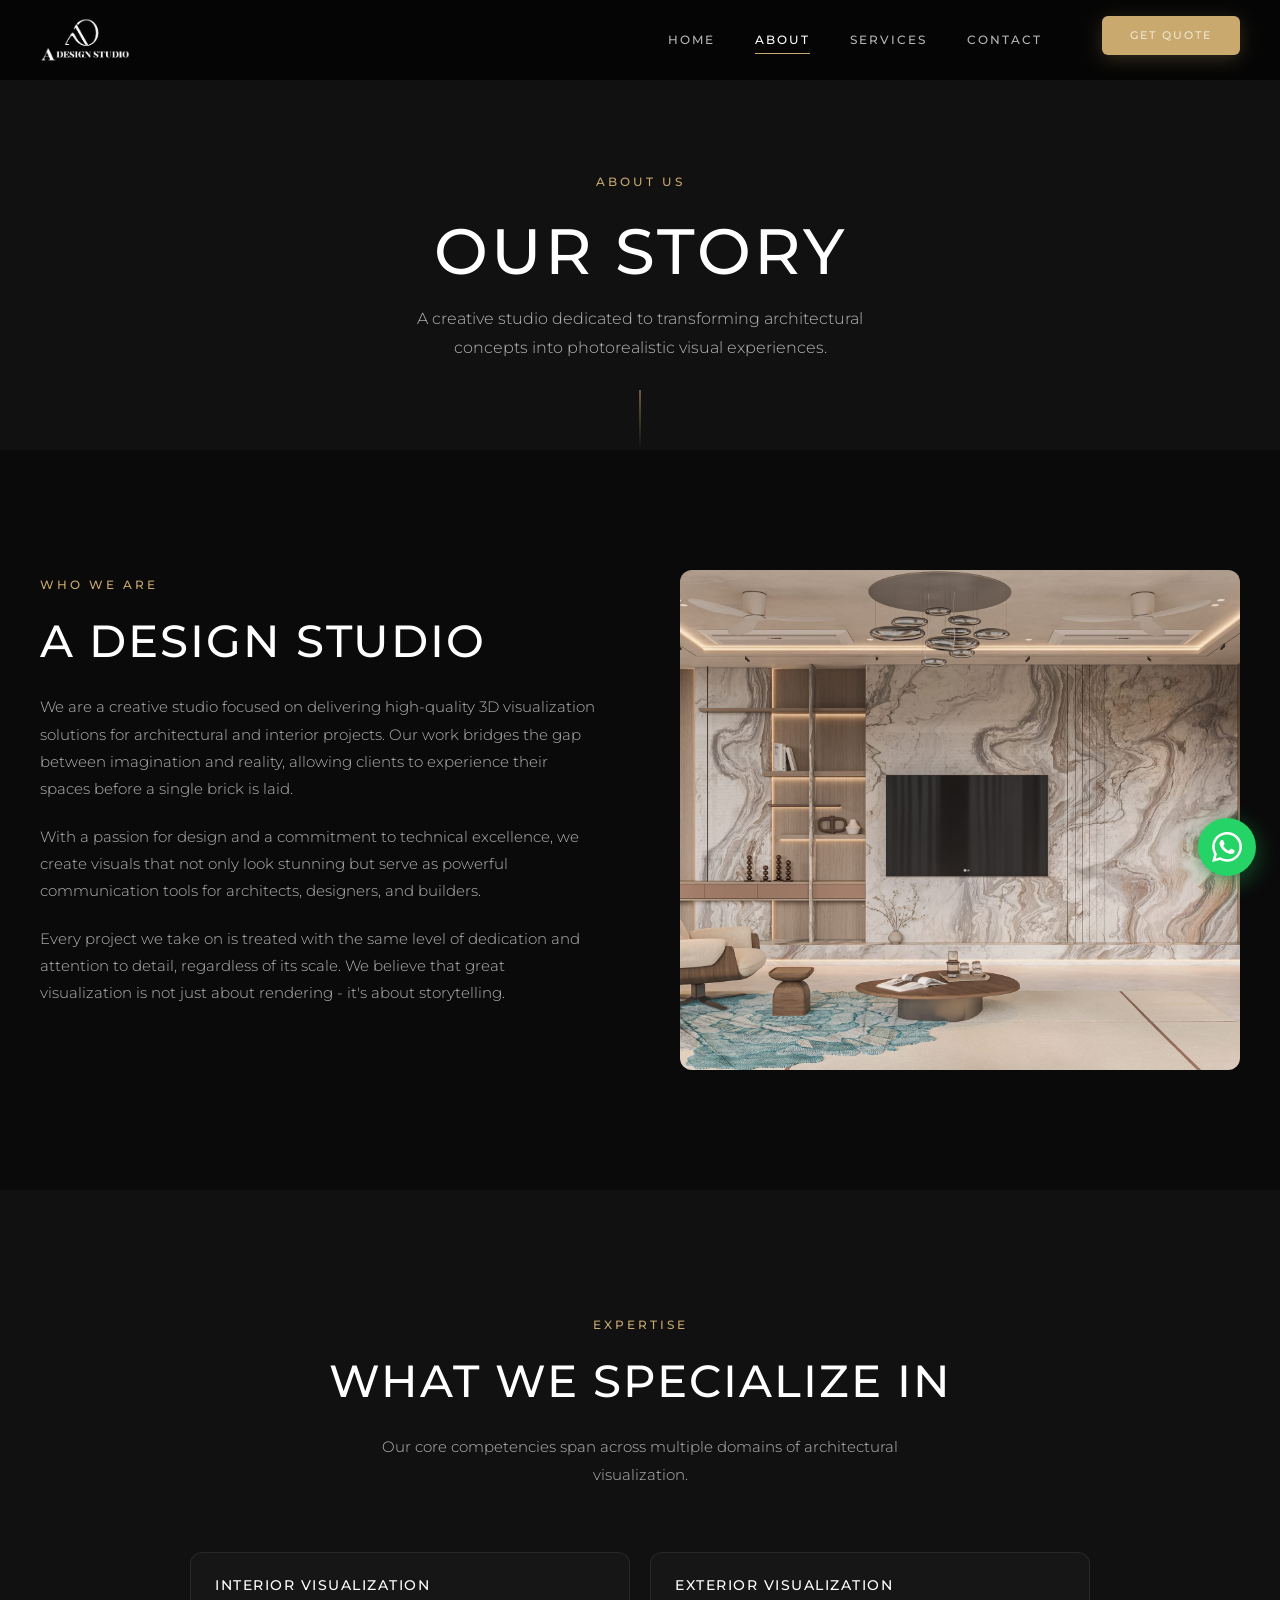
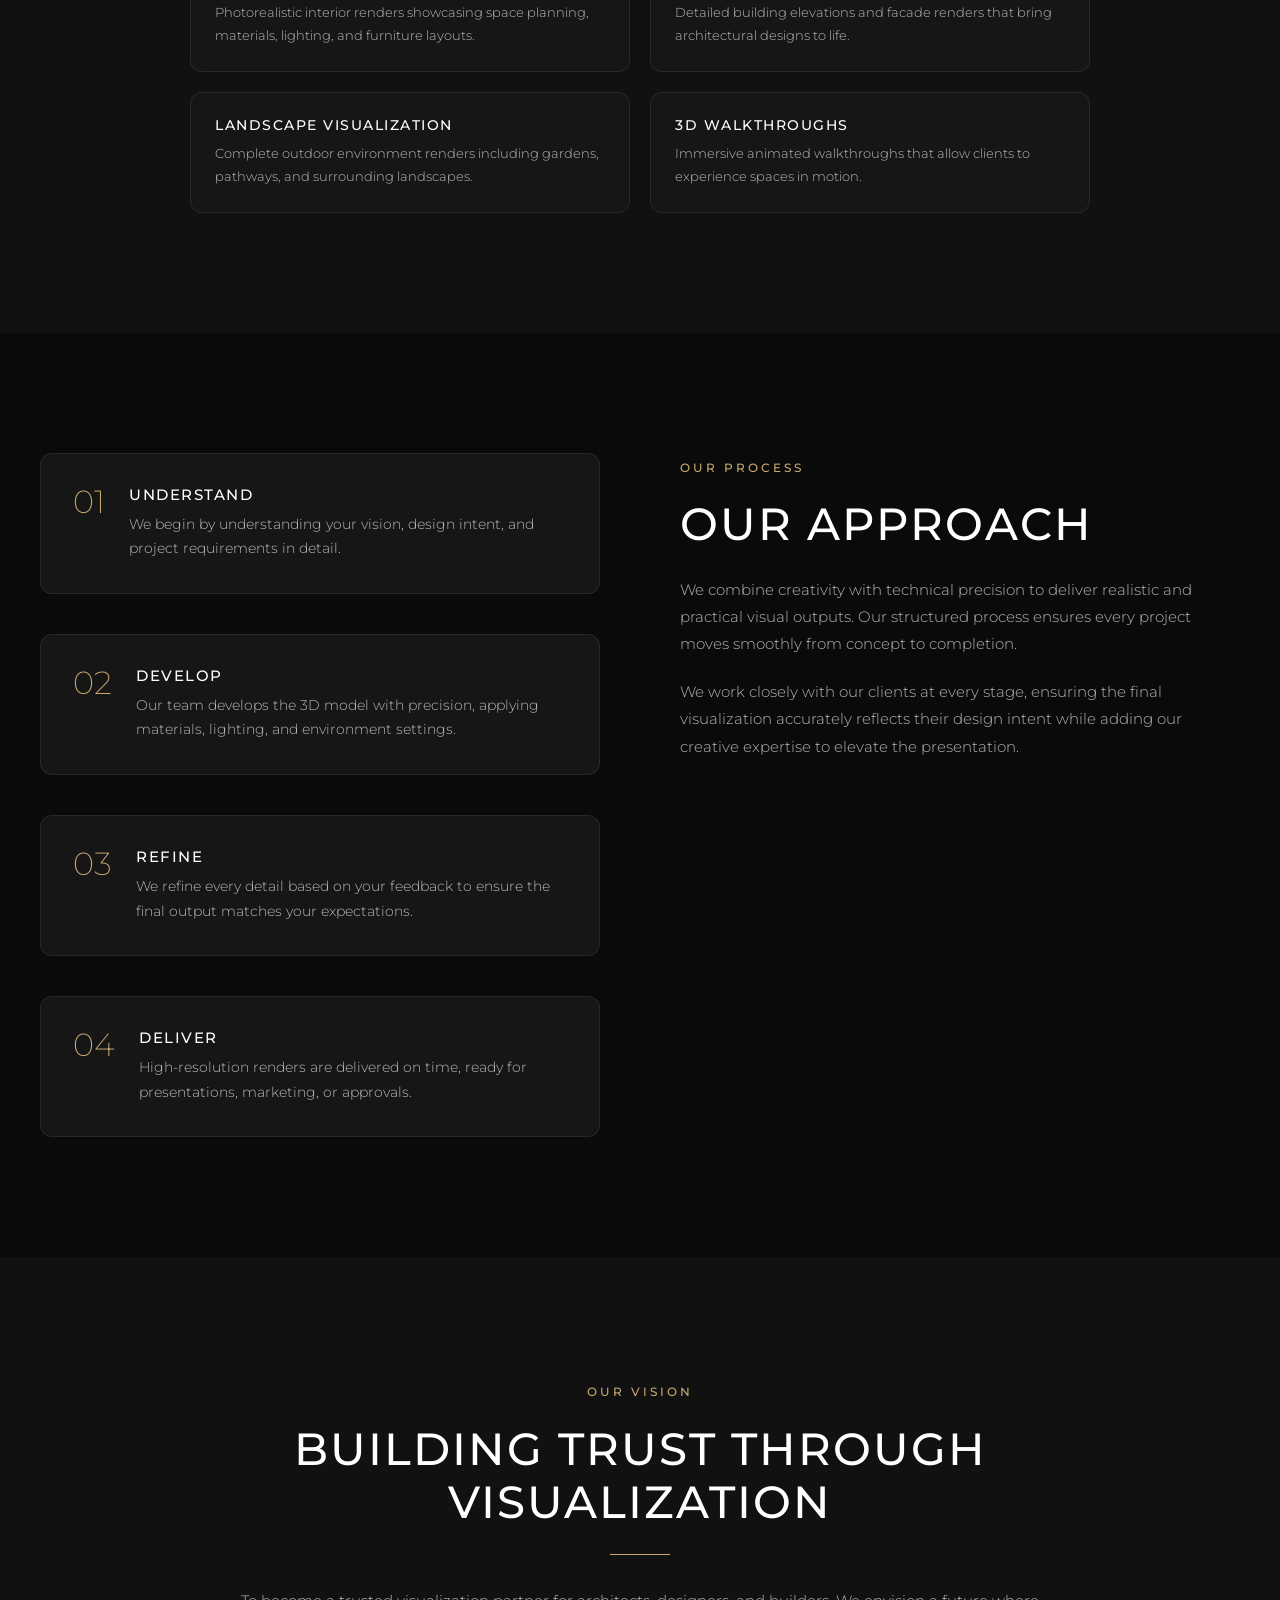
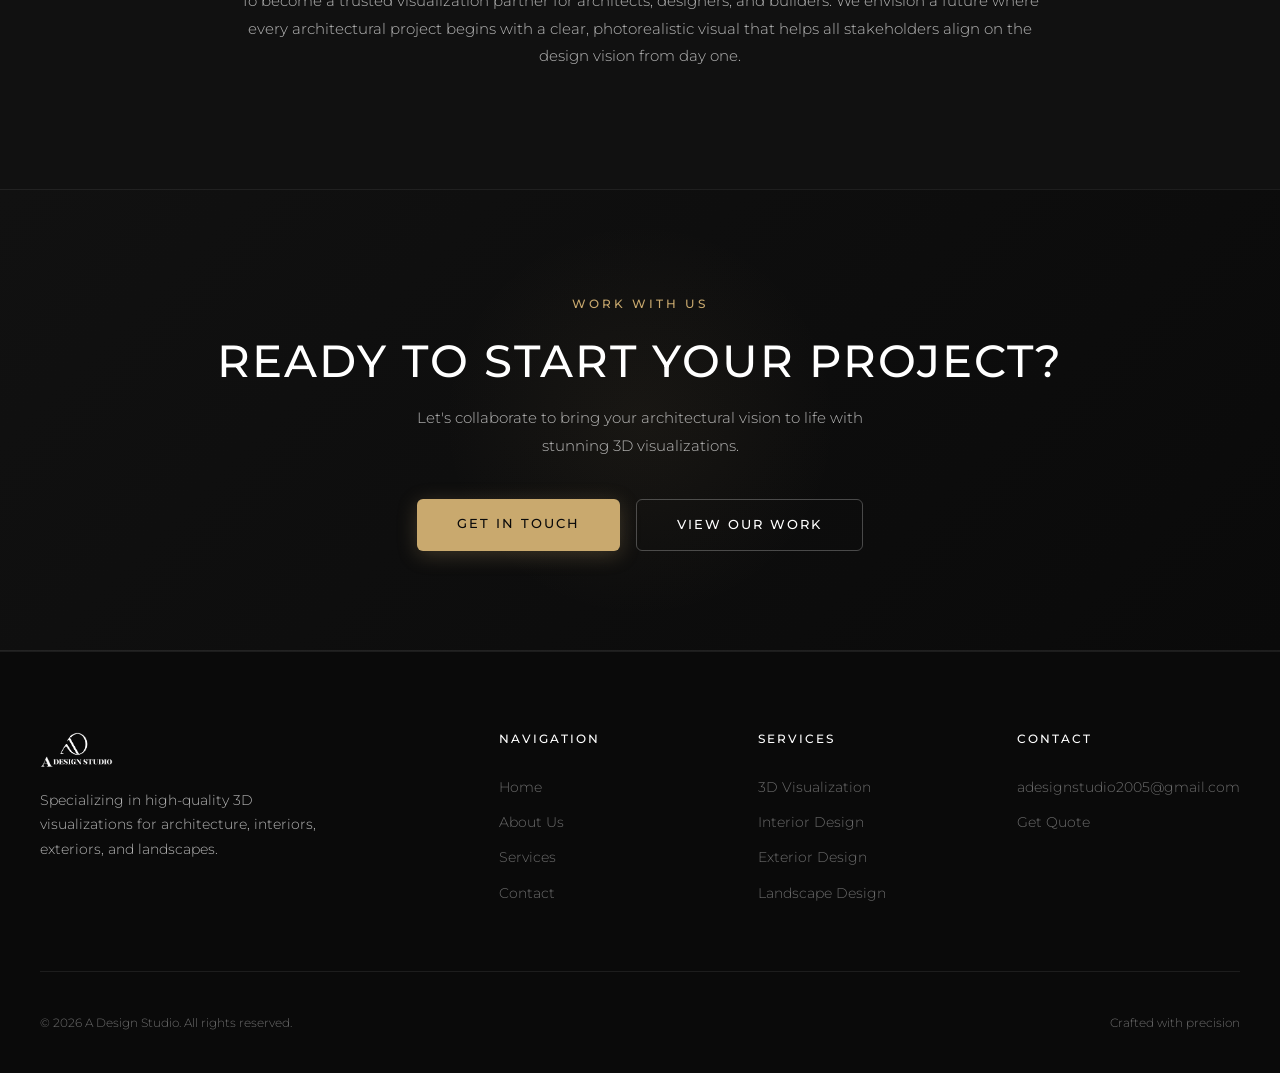
==== commit 7dd8506a: "Update font styles across all HTML files to include 'Fraunces' alongside 'Montserrat' for improved t" ====
--- a/about.html
+++ b/about.html
@@ -28,7 +28,7 @@
   <!-- Fonts & Styles -->
   <link rel="preconnect" href="https://fonts.googleapis.com">
   <link rel="preconnect" href="https://fonts.gstatic.com" crossorigin>
-  <link href="https://fonts.googleapis.com/css2?family=Montserrat:wght@200;300;400;500;600&display=swap" rel="stylesheet">
+  <link href="https://fonts.googleapis.com/css2?family=Fraunces:ital,opsz,wght@0,9..144,300;0,9..144,400;0,9..144,500;1,9..144,300;1,9..144,400&family=Montserrat:wght@200;300;400;500;600&display=swap" rel="stylesheet">
   <link rel="stylesheet" href="assets/css/style.css">
 </head>
 <body>
--- a/assets/css/style.css
+++ b/assets/css/style.css
@@ -21,6 +21,9 @@
   --accent-hover: #dbbe85;
   --border: rgba(255, 255, 255, 0.08);
   --font: 'Montserrat', Arial, sans-serif;
+  --font-display: 'Fraunces', 'Playfair Display', Georgia, serif;
+  --ease-out-quart: cubic-bezier(0.22, 1, 0.36, 1);
+  --ease-out-expo: cubic-bezier(0.16, 1, 0.3, 1);
   --transition: 0.3s ease;
   --header-height: 80px;
 }
@@ -163,13 +166,14 @@
   display: flex;
   align-items: center;
   justify-content: space-between;
-  background: #000000;
-  border-bottom: 1px solid var(--border);
-  transition: background var(--transition);
+  background: rgba(0, 0, 0, 0.7);
+  backdrop-filter: blur(8px);
+  -webkit-backdrop-filter: blur(8px);
+  transition: background var(--transition), box-shadow var(--transition);
 }
 
 .header.scrolled {
-  background: #000000;
+  background: rgba(0, 0, 0, 0.85);
   box-shadow: 0 4px 20px rgba(0, 0, 0, 0.5);
 }
 
@@ -1920,3 +1924,944 @@
     font-size: 0.75rem;
   }
 }
+
+/* ==================================================
+   EDITORIAL DESIGN SYSTEM
+   Premium studio identity — typography, motion, layout
+   ================================================== */
+
+/* --- Scroll progress bar --- */
+.scroll-progress {
+  position: fixed;
+  top: 0;
+  left: 0;
+  height: 2px;
+  width: 0;
+  background: linear-gradient(90deg, transparent, var(--accent), var(--accent-hover));
+  z-index: 1100;
+  transition: width 0.05s linear;
+  pointer-events: none;
+}
+
+/* --- Display typography --- */
+.display {
+  font-family: var(--font-display);
+  font-weight: 300;
+  line-height: 0.95;
+  letter-spacing: -0.02em;
+  text-transform: none;
+}
+
+.display em,
+.display .italic {
+  font-style: italic;
+  font-weight: 400;
+  color: var(--accent);
+}
+
+.display-xl {
+  font-family: var(--font-display);
+  font-size: clamp(3rem, 11vw, 9.5rem);
+  font-weight: 300;
+  line-height: 0.92;
+  letter-spacing: -0.03em;
+  text-transform: none;
+}
+
+.display-l {
+  font-family: var(--font-display);
+  font-size: clamp(2.2rem, 6vw, 5rem);
+  font-weight: 300;
+  line-height: 1;
+  letter-spacing: -0.02em;
+  text-transform: none;
+}
+
+.display-m {
+  font-family: var(--font-display);
+  font-size: clamp(1.8rem, 4vw, 3rem);
+  font-weight: 300;
+  line-height: 1.05;
+  letter-spacing: -0.01em;
+  text-transform: none;
+}
+
+.eyebrow {
+  font-family: var(--font);
+  font-size: 0.7rem;
+  text-transform: uppercase;
+  letter-spacing: 4px;
+  font-weight: 500;
+  color: var(--accent);
+  display: inline-flex;
+  align-items: center;
+  gap: 14px;
+}
+
+.eyebrow::before {
+  content: '';
+  width: 32px;
+  height: 1px;
+  background: var(--accent);
+  flex-shrink: 0;
+  transform: scaleX(0);
+  transform-origin: left;
+  transition: transform 0.9s var(--ease-out-expo) 0.2s;
+}
+
+.visible .eyebrow::before,
+.fade-in.visible .eyebrow::before,
+.eyebrow.in-view::before {
+  transform: scaleX(1);
+}
+
+/* --- Split text: word-by-word line reveal --- */
+.split-lines {
+  display: block;
+}
+
+.split-line {
+  display: block;
+  overflow: hidden;
+  padding-bottom: 0.08em;
+  margin-bottom: -0.08em;
+}
+
+.split-word {
+  display: inline-block;
+  transform: translateY(110%);
+  opacity: 0;
+  transition:
+    transform 1s var(--ease-out-expo),
+    opacity 0.7s var(--ease-out-expo);
+  transition-delay: var(--d, 0ms);
+}
+
+.split-lines.revealed .split-word {
+  transform: translateY(0);
+  opacity: 1;
+}
+
+/* --- Hero V2: Editorial composition --- */
+.hero-v2 {
+  position: relative;
+  min-height: 100vh;
+  padding-top: calc(var(--header-height) + 40px);
+  padding-bottom: 140px;
+  overflow: hidden;
+  display: flex;
+  flex-direction: column;
+  justify-content: space-between;
+}
+
+.hero-v2 .hero-bg {
+  position: absolute;
+  inset: 0;
+  z-index: 0;
+}
+
+.hero-v2 .hero-bg img {
+  width: 100%;
+  height: 100%;
+  object-fit: cover;
+  transform: scale(1.1);
+  transition: transform 0.3s ease;
+}
+
+.hero-v2 .hero-bg::after {
+  content: '';
+  position: absolute;
+  inset: 0;
+  background:
+    linear-gradient(180deg, rgba(10, 10, 10, 0.55) 0%, rgba(10, 10, 10, 0.2) 30%, rgba(10, 10, 10, 0.15) 65%, rgba(10, 10, 10, 0.85) 100%),
+    linear-gradient(90deg, rgba(10, 10, 10, 0.6) 0%, rgba(10, 10, 10, 0) 55%);
+}
+
+.hero-watermark {
+  position: absolute;
+  right: -3vw;
+  bottom: -12vw;
+  font-family: var(--font-display);
+  font-size: 42vw;
+  line-height: 0.8;
+  font-weight: 300;
+  letter-spacing: -0.06em;
+  color: rgba(255, 255, 255, 0.035);
+  pointer-events: none;
+  z-index: 1;
+  user-select: none;
+  font-style: italic;
+}
+
+.hero-v2-inner {
+  position: relative;
+  z-index: 2;
+  display: flex;
+  flex-direction: column;
+  gap: 60px;
+  flex: 1;
+  max-width: 1280px;
+  width: 100%;
+  margin: 0 auto;
+  padding: 0 40px;
+  justify-content: center;
+}
+
+.hero-meta {
+  display: flex;
+  justify-content: space-between;
+  align-items: flex-start;
+  width: 100%;
+  gap: 40px;
+}
+
+.hero-meta-item {
+  font-size: 0.7rem;
+  text-transform: uppercase;
+  letter-spacing: 3px;
+  color: var(--text-muted);
+  font-weight: 400;
+}
+
+.hero-meta-item .dot {
+  display: inline-block;
+  width: 6px;
+  height: 6px;
+  border-radius: 50%;
+  background: var(--accent);
+  margin-right: 10px;
+  vertical-align: middle;
+  animation: heroDotPulse 2.4s ease-in-out infinite;
+}
+
+@keyframes heroDotPulse {
+  0%, 100% { opacity: 1; transform: scale(1); }
+  50% { opacity: 0.5; transform: scale(0.85); }
+}
+
+.hero-v2 .hero-title {
+  max-width: 1100px;
+  color: var(--text-primary);
+}
+
+.hero-v2 .hero-title .line-1 {
+  font-family: var(--font-display);
+  font-weight: 300;
+  font-size: clamp(2.5rem, 9vw, 8rem);
+  line-height: 0.95;
+  letter-spacing: -0.03em;
+  text-transform: none;
+}
+
+.hero-v2 .hero-title .line-2 {
+  font-family: var(--font-display);
+  font-style: italic;
+  font-weight: 400;
+  font-size: clamp(2.5rem, 9vw, 8rem);
+  line-height: 0.95;
+  letter-spacing: -0.03em;
+  color: var(--accent);
+  text-transform: none;
+}
+
+.hero-v2 .hero-title .line-3 {
+  font-family: var(--font);
+  font-weight: 200;
+  font-size: clamp(2rem, 7vw, 6rem);
+  line-height: 1;
+  letter-spacing: -0.02em;
+  text-transform: uppercase;
+}
+
+.hero-v2 .hero-sub {
+  display: flex;
+  justify-content: space-between;
+  align-items: flex-end;
+  gap: 40px;
+  flex-wrap: wrap;
+}
+
+.hero-v2 .hero-sub-text {
+  max-width: 420px;
+  font-size: 0.95rem;
+  font-weight: 300;
+  line-height: 1.7;
+  color: rgba(255, 255, 255, 0.75);
+}
+
+.hero-cta-link {
+  display: inline-flex;
+  align-items: center;
+  gap: 18px;
+  font-size: 0.75rem;
+  text-transform: uppercase;
+  letter-spacing: 3px;
+  font-weight: 500;
+  color: var(--text-primary);
+  padding: 10px 0;
+  border-bottom: 1px solid rgba(255, 255, 255, 0.2);
+  transition: all var(--transition);
+}
+
+.hero-cta-link .arrow {
+  width: 40px;
+  height: 1px;
+  background: currentColor;
+  position: relative;
+  transition: width 0.3s ease;
+}
+
+.hero-cta-link .arrow::after {
+  content: '';
+  position: absolute;
+  right: 0;
+  top: -3px;
+  width: 8px;
+  height: 8px;
+  border-top: 1px solid currentColor;
+  border-right: 1px solid currentColor;
+  transform: rotate(45deg);
+}
+
+.hero-cta-link:hover {
+  color: var(--accent);
+  border-bottom-color: var(--accent);
+}
+
+.hero-cta-link:hover .arrow {
+  width: 56px;
+}
+
+.hero-v2 .hero-footer {
+  position: relative;
+  z-index: 2;
+  max-width: 1280px;
+  width: 100%;
+  margin: 0 auto;
+  padding: 0 40px;
+  display: flex;
+  justify-content: space-between;
+  align-items: center;
+  gap: 20px;
+  font-size: 0.65rem;
+  text-transform: uppercase;
+  letter-spacing: 3px;
+  color: var(--text-muted);
+}
+
+.hero-v2 .hero-footer .scroll-hint {
+  display: flex;
+  align-items: center;
+  gap: 12px;
+}
+
+.hero-v2 .hero-footer .scroll-hint::after {
+  content: '';
+  width: 40px;
+  height: 1px;
+  background: var(--accent);
+  animation: scrollHint 2s ease-in-out infinite;
+  transform-origin: left;
+}
+
+@keyframes scrollHint {
+  0%, 100% { transform: scaleX(0.3); }
+  50% { transform: scaleX(1); }
+}
+
+/* --- Marquee / Ticker --- */
+.marquee {
+  padding: 32px 0;
+  overflow: hidden;
+  border-top: 1px solid var(--border);
+  border-bottom: 1px solid var(--border);
+  background: var(--bg-primary);
+  white-space: nowrap;
+}
+
+.marquee-track {
+  display: inline-flex;
+  gap: 60px;
+  animation: marqueeScroll 40s linear infinite;
+  padding-right: 60px;
+  will-change: transform;
+}
+
+.marquee-item {
+  display: inline-flex;
+  align-items: center;
+  gap: 60px;
+  font-family: var(--font-display);
+  font-weight: 300;
+  font-style: italic;
+  font-size: clamp(1.8rem, 3.2vw, 3rem);
+  color: var(--text-primary);
+  letter-spacing: -0.02em;
+  white-space: nowrap;
+}
+
+.marquee-item .dot {
+  display: inline-block;
+  width: 10px;
+  height: 10px;
+  border-radius: 50%;
+  background: var(--accent);
+  flex-shrink: 0;
+}
+
+.marquee-item.outline {
+  color: transparent;
+  -webkit-text-stroke: 1px rgba(255, 255, 255, 0.4);
+  font-style: normal;
+  font-weight: 300;
+  text-transform: uppercase;
+  font-family: var(--font);
+  letter-spacing: -0.01em;
+}
+
+@keyframes marqueeScroll {
+  0% { transform: translateX(0); }
+  100% { transform: translateX(-50%); }
+}
+
+.marquee:hover .marquee-track {
+  animation-play-state: paused;
+}
+
+/* --- Editorial section header --- */
+.section-header-v2 {
+  display: grid;
+  grid-template-columns: 120px 1fr;
+  gap: 48px;
+  align-items: start;
+  margin-bottom: 80px;
+  padding-top: 20px;
+  border-top: 1px solid var(--border);
+}
+
+.section-index {
+  font-family: var(--font);
+  font-size: 0.75rem;
+  font-weight: 500;
+  letter-spacing: 3px;
+  text-transform: uppercase;
+  color: var(--accent);
+  padding-top: 8px;
+  position: relative;
+  display: flex;
+  align-items: center;
+  gap: 12px;
+}
+
+.section-index::after {
+  content: '';
+  flex: 1;
+  height: 1px;
+  background: var(--border);
+}
+
+.section-heading {
+  font-family: var(--font-display);
+  font-weight: 300;
+  font-size: clamp(2rem, 5vw, 4rem);
+  line-height: 1.05;
+  letter-spacing: -0.02em;
+  max-width: 900px;
+  color: var(--text-primary);
+  text-transform: none;
+}
+
+.section-heading em {
+  font-style: italic;
+  color: var(--accent);
+  font-weight: 400;
+}
+
+.section-header-v2 .section-desc {
+  grid-column: 2;
+  margin-top: 24px;
+  max-width: 640px;
+  font-size: 0.95rem;
+  color: var(--text-secondary);
+  line-height: 1.75;
+}
+
+/* --- Service category cards (premium upgrade) --- */
+.service-categories.editorial {
+  display: grid;
+  grid-template-columns: repeat(12, 1fr);
+  gap: 32px;
+  row-gap: 48px;
+}
+
+.service-categories.editorial .service-category-card {
+  aspect-ratio: auto;
+  border-radius: 0;
+  background: transparent;
+  position: relative;
+  display: block;
+  overflow: visible;
+  transition: transform 0.6s var(--ease-out-expo);
+}
+
+.service-categories.editorial .service-category-card .service-category-img {
+  position: relative;
+  aspect-ratio: 4/5;
+  overflow: hidden;
+  border-radius: 4px;
+  transition: transform 0.5s var(--ease-out-expo);
+}
+
+.service-categories.editorial .service-category-card .service-category-img::after {
+  content: '';
+  position: absolute;
+  inset: 0;
+  background: linear-gradient(to bottom, rgba(0, 0, 0, 0) 50%, rgba(0, 0, 0, 0.5) 100%);
+  opacity: 0;
+  transition: opacity 0.5s var(--ease-out-expo);
+}
+
+.service-categories.editorial .service-category-card:hover .service-category-img::after {
+  opacity: 1;
+}
+
+.service-categories.editorial .service-category-card .service-category-img img {
+  transition: transform 1s var(--ease-out-expo), filter 0.5s ease;
+  filter: grayscale(15%);
+}
+
+.service-categories.editorial .service-category-card:hover .service-category-img img {
+  transform: scale(1.06);
+  filter: grayscale(0%);
+}
+
+.service-categories.editorial .service-category-info {
+  position: static;
+  padding: 20px 0 0;
+  background: none;
+  display: flex;
+  justify-content: space-between;
+  align-items: flex-end;
+  gap: 20px;
+}
+
+.service-categories.editorial .service-category-meta {
+  display: flex;
+  flex-direction: column;
+  gap: 8px;
+  flex: 1;
+}
+
+.service-categories.editorial .service-category-tag {
+  font-family: var(--font);
+  font-size: 0.65rem;
+  letter-spacing: 3px;
+  text-transform: uppercase;
+  color: var(--text-muted);
+  margin: 0;
+}
+
+.service-categories.editorial .service-category-info h3 {
+  font-family: var(--font-display);
+  font-weight: 400;
+  font-size: clamp(1.2rem, 1.6vw, 1.6rem);
+  line-height: 1.15;
+  letter-spacing: -0.01em;
+  color: var(--text-primary);
+  text-transform: none;
+  margin: 0;
+}
+
+.service-categories.editorial .service-category-card:hover .service-category-info h3 {
+  color: var(--accent);
+}
+
+.service-categories.editorial .service-category-arrow {
+  width: 44px;
+  height: 44px;
+  border: 1px solid rgba(255, 255, 255, 0.2);
+  flex-shrink: 0;
+  font-size: 0.9rem;
+}
+
+.service-categories.editorial .service-category-card:hover .service-category-arrow {
+  background: var(--accent);
+  border-color: var(--accent);
+  color: var(--bg-primary);
+  transform: translate(4px, -4px);
+}
+
+/* --- Asymmetric editorial grid spans --- */
+.service-categories.editorial .svc-1 { grid-column: span 8; }  /* wide feature */
+.service-categories.editorial .svc-2 { grid-column: span 4; }  /* portrait */
+.service-categories.editorial .svc-3 { grid-column: span 4; }  /* portrait */
+.service-categories.editorial .svc-4 { grid-column: span 8; }  /* wide */
+.service-categories.editorial .svc-5 { grid-column: span 6; }  /* medium */
+.service-categories.editorial .svc-6 { grid-column: span 6; }  /* medium */
+.service-categories.editorial .svc-7 { grid-column: span 12; } /* full-width finale */
+
+/* Aspect ratios for varied visual rhythm */
+.service-categories.editorial .svc-1 .service-category-img,
+.service-categories.editorial .svc-4 .service-category-img {
+  aspect-ratio: 16 / 10;
+}
+
+.service-categories.editorial .svc-2 .service-category-img,
+.service-categories.editorial .svc-3 .service-category-img {
+  aspect-ratio: 4 / 5;
+}
+
+.service-categories.editorial .svc-5 .service-category-img,
+.service-categories.editorial .svc-6 .service-category-img {
+  aspect-ratio: 4 / 3;
+}
+
+.service-categories.editorial .svc-7 .service-category-img {
+  aspect-ratio: 21 / 9;
+}
+
+/* Subtle vertical offsets create editorial rhythm */
+.service-categories.editorial .svc-2 { margin-top: 60px; }
+.service-categories.editorial .svc-3 { margin-top: 0; }
+.service-categories.editorial .svc-5 { margin-top: 40px; }
+.service-categories.editorial .svc-6 { margin-top: 0; }
+
+/* Premium hover: reveal label from bottom-left */
+.service-categories.editorial .service-category-card {
+  position: relative;
+}
+
+.service-categories.editorial .service-category-info {
+  padding: 20px 4px 0;
+}
+
+.service-categories.editorial .service-category-card .service-category-img {
+  position: relative;
+}
+
+/* Overlay label that slides up on hover (on top of image) */
+.service-categories.editorial .service-category-card .hover-label {
+  position: absolute;
+  left: 24px;
+  bottom: 24px;
+  z-index: 2;
+  display: flex;
+  flex-direction: column;
+  gap: 4px;
+  opacity: 0;
+  transform: translateY(16px);
+  transition: opacity 0.5s var(--ease-out-expo), transform 0.5s var(--ease-out-expo);
+  pointer-events: none;
+}
+
+.service-categories.editorial .service-category-card:hover .hover-label {
+  opacity: 1;
+  transform: translateY(0);
+}
+
+.service-categories.editorial .service-category-card .hover-label .label-tag {
+  font-size: 0.6rem;
+  text-transform: uppercase;
+  letter-spacing: 3px;
+  color: var(--accent);
+  font-weight: 500;
+}
+
+.service-categories.editorial .service-category-card .hover-label .label-title {
+  font-family: var(--font-display);
+  font-weight: 400;
+  font-size: 1.6rem;
+  color: #fff;
+  line-height: 1.1;
+  letter-spacing: -0.01em;
+}
+
+/* Index number on each card */
+.service-categories.editorial .service-category-card .card-index {
+  position: absolute;
+  top: 16px;
+  left: 20px;
+  z-index: 2;
+  font-family: var(--font);
+  font-size: 0.65rem;
+  font-weight: 500;
+  letter-spacing: 3px;
+  color: rgba(255, 255, 255, 0.7);
+  mix-blend-mode: difference;
+}
+
+/* --- About split layout --- */
+.about-split {
+  display: grid;
+  grid-template-columns: 1fr 1fr;
+  gap: 100px;
+  align-items: end;
+}
+
+.about-split .about-text .eyebrow {
+  margin-bottom: 32px;
+}
+
+.about-split .about-text h2 {
+  font-family: var(--font-display);
+  font-weight: 300;
+  font-size: clamp(2rem, 4.5vw, 3.6rem);
+  line-height: 1.05;
+  letter-spacing: -0.02em;
+  text-transform: none;
+  margin-bottom: 32px;
+  color: var(--text-primary);
+}
+
+.about-split .about-text h2 em {
+  font-style: italic;
+  color: var(--accent);
+}
+
+.about-split .about-text p {
+  margin-bottom: 16px;
+}
+
+/* --- Why Us Editorial --- */
+.why-editorial {
+  display: grid;
+  grid-template-columns: 1fr 1fr;
+  gap: 24px 64px;
+}
+
+.why-editorial .feature-item {
+  padding: 40px 0;
+  background: none;
+  border: none;
+  border-top: 1px solid var(--border);
+  border-radius: 0;
+  gap: 32px;
+  transition: padding-left 0.4s var(--ease-out-expo);
+}
+
+.why-editorial .feature-item:hover {
+  transform: none;
+  box-shadow: none;
+  padding-left: 12px;
+}
+
+.why-editorial .feature-num {
+  font-family: var(--font-display);
+  font-weight: 300;
+  font-style: italic;
+  font-size: 2.4rem;
+  color: var(--accent);
+}
+
+.why-editorial .feature-content h3 {
+  font-family: var(--font-display);
+  font-weight: 400;
+  font-size: 1.4rem;
+  text-transform: none;
+  letter-spacing: -0.01em;
+  line-height: 1.2;
+  margin-bottom: 12px;
+}
+
+/* --- CTA Editorial --- */
+.cta-editorial {
+  position: relative;
+  padding: 160px 0;
+  text-align: center;
+  overflow: hidden;
+}
+
+.cta-editorial::before {
+  content: '';
+  position: absolute;
+  inset: 0;
+  background: radial-gradient(circle at 50% 50%, rgba(201, 169, 110, 0.08) 0%, transparent 55%);
+  pointer-events: none;
+}
+
+.cta-editorial .eyebrow {
+  justify-content: center;
+  margin-bottom: 32px;
+}
+
+.cta-editorial h2 {
+  font-family: var(--font-display);
+  font-weight: 300;
+  font-size: clamp(2.4rem, 6vw, 5rem);
+  line-height: 1;
+  letter-spacing: -0.02em;
+  text-transform: none;
+  margin-bottom: 24px;
+  max-width: 900px;
+  margin-left: auto;
+  margin-right: auto;
+}
+
+.cta-editorial h2 em {
+  font-style: italic;
+  color: var(--accent);
+}
+
+.cta-editorial p {
+  max-width: 460px;
+  margin: 0 auto 48px;
+}
+
+/* --- Magnetic cursor feedback --- */
+.magnetic {
+  display: inline-block;
+  transition: transform 0.3s var(--ease-out-quart);
+  will-change: transform;
+}
+
+/* --- Image hover cursor tag --- */
+.cursor-tag {
+  position: fixed;
+  top: 0;
+  left: 0;
+  padding: 10px 18px;
+  background: var(--accent);
+  color: var(--bg-primary);
+  font-size: 0.65rem;
+  text-transform: uppercase;
+  letter-spacing: 2px;
+  font-weight: 500;
+  border-radius: 100px;
+  pointer-events: none;
+  z-index: 9999;
+  opacity: 0;
+  transform: translate(-50%, -50%) scale(0.6);
+  transition: opacity 0.25s ease, transform 0.25s ease;
+  white-space: nowrap;
+}
+
+.cursor-tag.visible {
+  opacity: 1;
+  transform: translate(-50%, -50%) scale(1);
+}
+
+@media (hover: none) {
+  .cursor-tag { display: none !important; }
+}
+
+/* --- Line reveal for text (simple, per line) --- */
+.reveal-text {
+  display: block;
+  overflow: hidden;
+}
+
+.reveal-text > * {
+  display: block;
+  transform: translateY(100%);
+  opacity: 0;
+  transition: transform 1s var(--ease-out-expo), opacity 0.7s var(--ease-out-expo);
+  transition-delay: var(--d, 0ms);
+}
+
+.reveal-text.visible > * {
+  transform: translateY(0);
+  opacity: 1;
+}
+
+/* --- Responsive editorial tweaks --- */
+@media (max-width: 1024px) {
+  .service-categories.editorial {
+    grid-template-columns: repeat(6, 1fr);
+  }
+  .service-categories.editorial .svc-1,
+  .service-categories.editorial .svc-2,
+  .service-categories.editorial .svc-3,
+  .service-categories.editorial .svc-4,
+  .service-categories.editorial .svc-5,
+  .service-categories.editorial .svc-6,
+  .service-categories.editorial .svc-7 {
+    grid-column: span 3;
+    margin-top: 0;
+  }
+
+  .about-split {
+    grid-template-columns: 1fr;
+    gap: 48px;
+  }
+
+  .why-editorial {
+    grid-template-columns: 1fr;
+    gap: 0;
+  }
+
+  .section-header-v2 {
+    grid-template-columns: 100px 1fr;
+    gap: 32px;
+    margin-bottom: 56px;
+  }
+}
+
+@media (max-width: 768px) {
+  .hero-v2 {
+    padding-top: calc(var(--header-height) + 20px);
+    padding-bottom: 80px;
+  }
+
+  .hero-v2-inner {
+    gap: 40px;
+    padding: 0 20px;
+  }
+
+  .hero-v2 .hero-footer {
+    padding: 0 20px;
+    flex-wrap: wrap;
+    gap: 12px;
+  }
+
+  .hero-v2 .hero-sub {
+    flex-direction: column;
+    align-items: flex-start;
+    gap: 24px;
+  }
+
+  .hero-meta {
+    flex-direction: column;
+    gap: 12px;
+  }
+
+  .hero-watermark {
+    font-size: 60vw;
+    right: -10vw;
+    bottom: -8vw;
+  }
+
+  .service-categories.editorial {
+    grid-template-columns: 1fr;
+    row-gap: 32px;
+    gap: 20px;
+  }
+
+  .service-categories.editorial .svc-1,
+  .service-categories.editorial .svc-2,
+  .service-categories.editorial .svc-3,
+  .service-categories.editorial .svc-4,
+  .service-categories.editorial .svc-5,
+  .service-categories.editorial .svc-6,
+  .service-categories.editorial .svc-7 {
+    grid-column: auto;
+    margin-top: 0;
+  }
+
+  .section-header-v2 {
+    grid-template-columns: 1fr;
+    gap: 16px;
+  }
+
+  .section-index::after {
+    display: none;
+  }
+
+  .marquee-item {
+    font-size: 1.6rem;
+    gap: 32px;
+  }
+
+  .marquee-track {
+    gap: 32px;
+  }
+}
